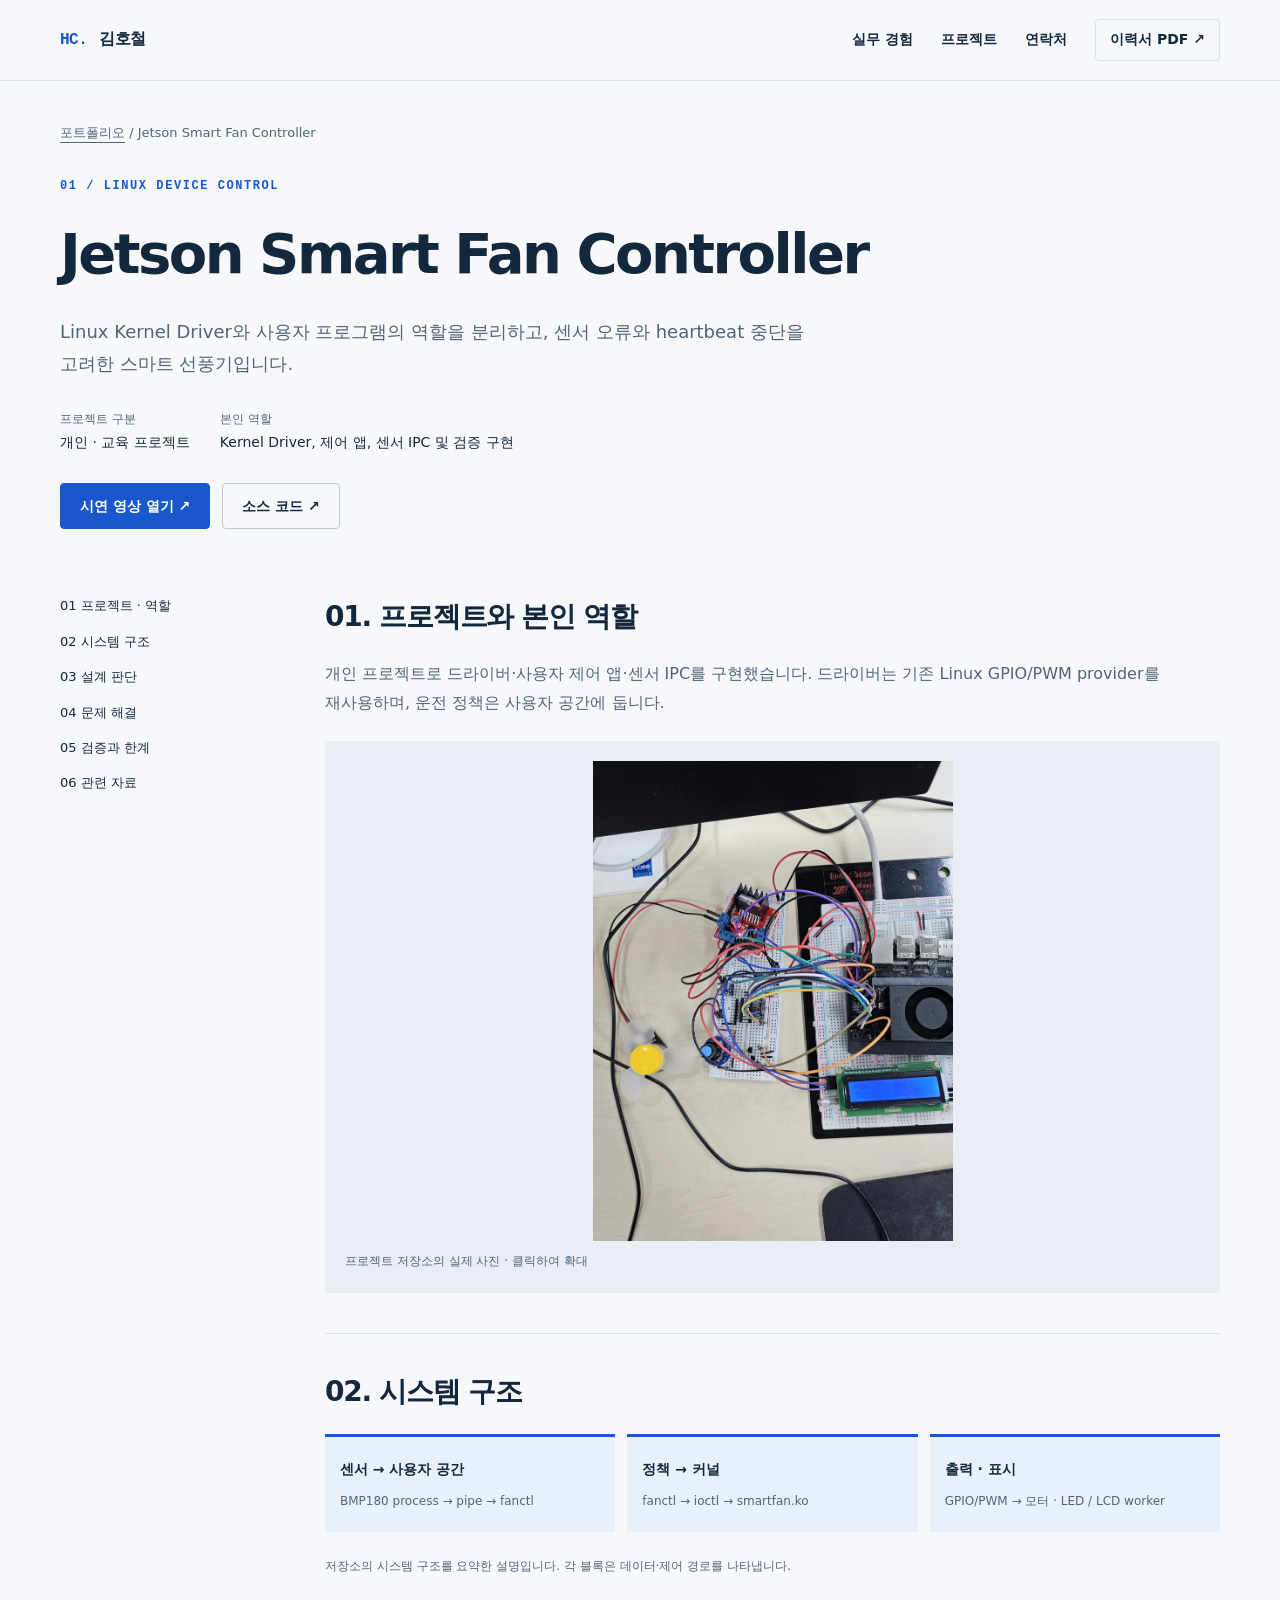
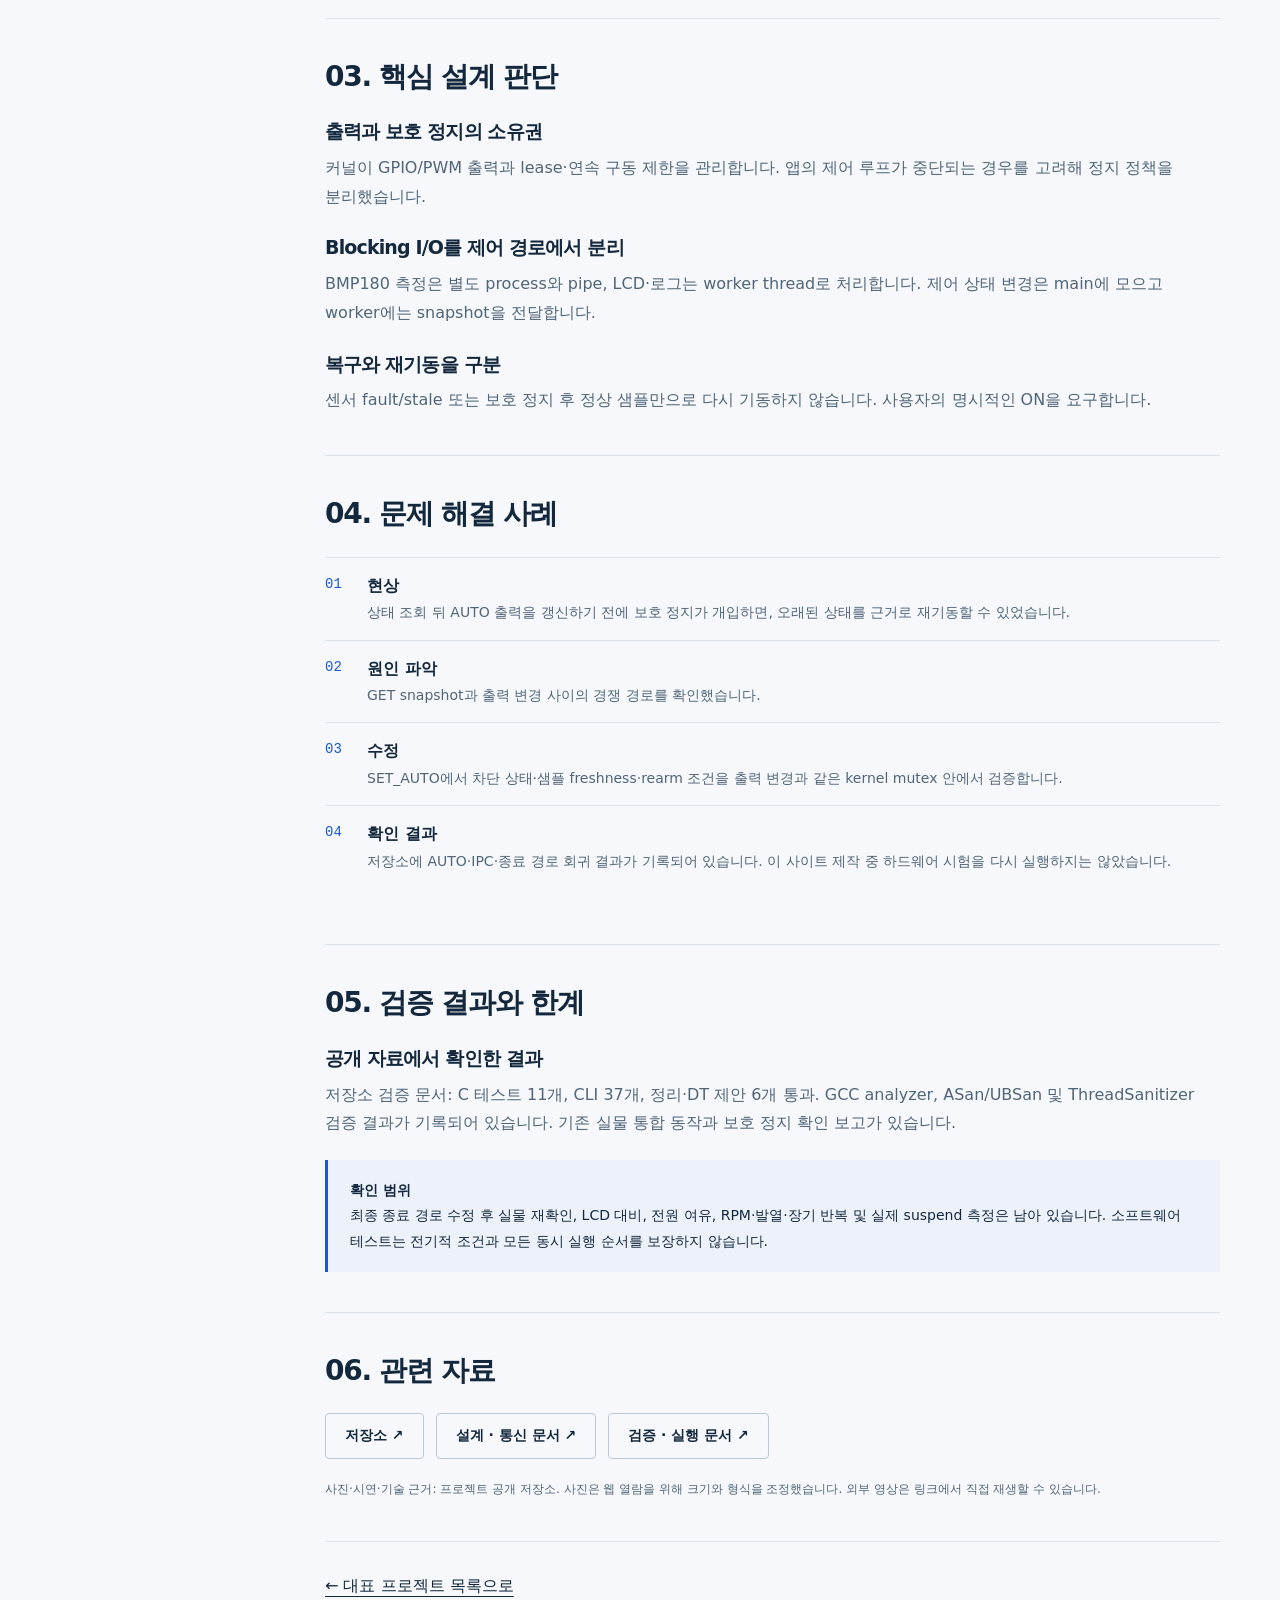
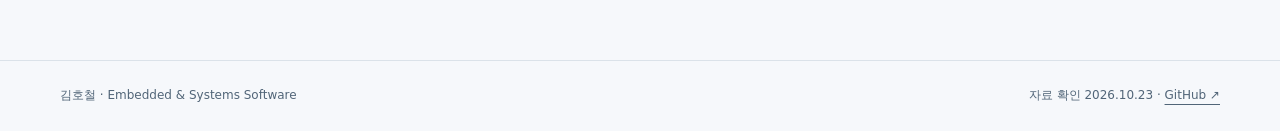
==== projects/smart-fan/index.html @ e829e15b "Deploy portfolio website" ====
<!doctype html>
<html lang="ko"><head><meta charset="utf-8"><meta name="viewport" content="width=device-width,initial-scale=1"><title>Jetson Smart Fan Controller · 김호철</title><meta name="description" content="Linux Kernel Driver와 사용자 프로그램의 역할을 분리하고, 센서 오류와 heartbeat 중단을 고려한 스마트 선풍기입니다."><meta name="theme-color" content="#f6f8fb"><meta property="og:title" content="Jetson Smart Fan Controller · 김호철"><meta property="og:description" content="Linux Kernel Driver와 사용자 프로그램의 역할을 분리하고, 센서 오류와 heartbeat 중단을 고려한 스마트 선풍기입니다."><meta property="og:type" content="website"><link rel="canonical" href="https://hckim-dev.github.io/projects/smart-fan/"><link rel="stylesheet" href="../../assets/site.css"><script src="../../assets/site.js" defer></script><link rel="icon" href="../../assets/favicon.svg" type="image/svg+xml"></head>
<body><a class="skip" href="#main">본문으로 건너뛰기</a><header class="header"><nav class="nav wrap" aria-label="주 메뉴"><a class="brand" href="../../index.html"><span>HC.</span>김호철</a><button class="mobile-menu" aria-expanded="false" aria-controls="nav-links">메뉴</button><div class="nav-links" id="nav-links"><a href="../../index.html#experience">실무 경험</a><a href="../../index.html#projects">프로젝트</a><a href="../../index.html#contact">연락처</a><a class="resume" href="../../assets/resume.pdf">이력서 PDF ↗</a></div></nav></header>
<main id="main" class="wrap"><header class="detail-head"><div class="breadcrumb"><a href="../../index.html#projects">포트폴리오</a> / Jetson Smart Fan Controller</div><div class="eyebrow">01 / LINUX DEVICE CONTROL</div><h1>Jetson Smart Fan Controller</h1><p class="lead">Linux Kernel Driver와 사용자 프로그램의 역할을 분리하고, 센서 오류와 heartbeat 중단을 고려한 스마트 선풍기입니다.</p><div class="meta"><div><strong>프로젝트 구분</strong>개인 · 교육 프로젝트</div><div><strong>본인 역할</strong>Kernel Driver, 제어 앱, 센서 IPC 및 검증 구현</div></div><div class="actions"><a class="button" href="../../assets/fan-demo.mp4">시연 영상 열기 ↗</a><a class="button secondary" href="https://github.com/hckim-dev/jetson-smart-fan-controller">소스 코드 ↗</a></div></header><div class="detail-layout"><nav class="side-nav" aria-label="프로젝트 목차"><a href="#overview">01 프로젝트 · 역할</a><a href="#architecture">02 시스템 구조</a><a href="#design">03 설계 판단</a><a href="#problem">04 문제 해결</a><a href="#verification">05 검증과 한계</a><a href="#resources">06 관련 자료</a></nav><div><section id="overview" class="detail-section"><h2>01. 프로젝트와 본인 역할</h2><p>개인 프로젝트로 드라이버·사용자 제어 앱·센서 IPC를 구현했습니다. 드라이버는 기존 Linux GPIO/PWM provider를 재사용하며, 운전 정책은 사용자 공간에 둡니다.</p><div style="margin-top:24px"><figure class="detail-photo"><a class="zoom-link" href="../../assets/fan.webp" aria-label="이미지 확대: Jetson Orin Nano와 모터, 엔코더, LCD를 연결한 스마트 선풍기 실물"><img src="../../assets/fan.webp" alt="Jetson Orin Nano와 모터, 엔코더, LCD를 연결한 스마트 선풍기 실물" loading="eager"></a><figcaption>프로젝트 저장소의 실제 사진 · 클릭하여 확대</figcaption></figure></div></section><section id="architecture" class="detail-section"><h2>02. 시스템 구조</h2><div class="flow"><div><b>센서 → 사용자 공간</b><span>BMP180 process → pipe → fanctl</span></div><div><b>정책 → 커널</b><span>fanctl → ioctl → smartfan.ko</span></div><div><b>출력 · 표시</b><span>GPIO/PWM → 모터 · LED / LCD worker</span></div></div><p class="source-note">저장소의 시스템 구조를 요약한 설명입니다. 각 블록은 데이터·제어 경로를 나타냅니다.</p></section><section id="design" class="detail-section"><h2>03. 핵심 설계 판단</h2><h3>출력과 보호 정지의 소유권</h3><p>커널이 GPIO/PWM 출력과 lease·연속 구동 제한을 관리합니다. 앱의 제어 루프가 중단되는 경우를 고려해 정지 정책을 분리했습니다.</p><h3>Blocking I/O를 제어 경로에서 분리</h3><p>BMP180 측정은 별도 process와 pipe, LCD·로그는 worker thread로 처리합니다. 제어 상태 변경은 main에 모으고 worker에는 snapshot을 전달합니다.</p><h3>복구와 재기동을 구분</h3><p>센서 fault/stale 또는 보호 정지 후 정상 샘플만으로 다시 기동하지 않습니다. 사용자의 명시적인 ON을 요구합니다.</p></section><section id="problem" class="detail-section"><h2>04. 문제 해결 사례</h2><ol class="steps"><li><strong>현상</strong><p>상태 조회 뒤 AUTO 출력을 갱신하기 전에 보호 정지가 개입하면, 오래된 상태를 근거로 재기동할 수 있었습니다.</p></li><li><strong>원인 파악</strong><p>GET snapshot과 출력 변경 사이의 경쟁 경로를 확인했습니다.</p></li><li><strong>수정</strong><p>SET_AUTO에서 차단 상태·샘플 freshness·rearm 조건을 출력 변경과 같은 kernel mutex 안에서 검증합니다.</p></li><li><strong>확인 결과</strong><p>저장소에 AUTO·IPC·종료 경로 회귀 결과가 기록되어 있습니다. 이 사이트 제작 중 하드웨어 시험을 다시 실행하지는 않았습니다.</p></li></ol></section><section id="verification" class="detail-section"><h2>05. 검증 결과와 한계</h2><h3>공개 자료에서 확인한 결과</h3><p>저장소 검증 문서: C 테스트 11개, CLI 37개, 정리·DT 제안 6개 통과. GCC analyzer, ASan/UBSan 및 ThreadSanitizer 검증 결과가 기록되어 있습니다. 기존 실물 통합 동작과 보호 정지 확인 보고가 있습니다.</p><div class="note"><strong>확인 범위</strong><br>최종 종료 경로 수정 후 실물 재확인, LCD 대비, 전원 여유, RPM·발열·장기 반복 및 실제 suspend 측정은 남아 있습니다. 소프트웨어 테스트는 전기적 조건과 모든 동시 실행 순서를 보장하지 않습니다.</div></section><section id="resources" class="detail-section"><h2>06. 관련 자료</h2><div class="resources"><a class="button secondary" href="https://github.com/hckim-dev/jetson-smart-fan-controller">저장소 ↗</a><a class="button secondary" href="https://github.com/hckim-dev/jetson-smart-fan-controller/blob/HEAD/docs/architecture.md">설계 · 통신 문서 ↗</a><a class="button secondary" href="https://github.com/hckim-dev/jetson-smart-fan-controller/blob/HEAD/docs/review.md">검증 · 실행 문서 ↗</a></div><p class="source-note">사진·시연·기술 근거: 프로젝트 공개 저장소. 사진은 웹 열람을 위해 크기와 형식을 조정했습니다. 외부 영상은 링크에서 직접 재생할 수 있습니다.</p></section><div class="back"><a href="../../index.html#projects">← 대표 프로젝트 목록으로</a></div></div></div></main>
<footer class="footer"><div class="wrap"><span>김호철 · Embedded &amp; Systems Software</span><span>자료 확인 2026.10.23 · <a class="" href="https://github.com/hckim-dev">GitHub ↗</a></span></div></footer>
<dialog aria-label="프로젝트 이미지 확대"><button type="button">닫기 ×</button><img alt=""><p></p></dialog></body></html>
---- assets/site.css ----
:root{--ink:#14283d;--muted:#516578;--blue:#1858cc;--line:#dbe2e9;--paper:#f6f8fb;--white:#fff}*{box-sizing:border-box}html{scroll-behavior:smooth;scroll-padding-top:100px}body{margin:0;background:var(--paper);color:var(--ink);font-family:system-ui,-apple-system,'Segoe UI','Malgun Gothic',sans-serif;font-size:16px;line-height:1.8;word-break:keep-all;overflow-wrap:anywhere}a{color:inherit;text-underline-offset:5px}a:hover{color:var(--blue)}button{font:inherit}a:focus-visible,button:focus-visible{outline:3px solid #e3971d;outline-offset:5px}img{display:block;max-width:100%}h1,h2,h3,p,figure{margin:0}h1,h2,h3{line-height:1.3;letter-spacing:-.045em}h1{font-size:clamp(36px,4.5vw,62px);font-weight:750}h2{font-size:clamp(27px,3vw,37px)}h3{font-size:24px}p+p{margin-top:14px}.wrap{width:min(1160px,calc(100% - 64px));margin:auto}.skip{position:fixed;top:-100px;left:16px;background:white;padding:12px;z-index:100}.skip:focus{top:10px}.header{position:sticky;top:0;background:#f6f8fbf5;border-bottom:1px solid var(--line);z-index:10}.nav{min-height:80px;display:flex;align-items:center;justify-content:space-between;gap:24px}.brand{font-weight:800;text-decoration:none;letter-spacing:-.03em;white-space:nowrap}.brand span{font-family:monospace;color:var(--blue);margin-right:12px}.nav-links{display:flex;gap:28px;align-items:center}.nav-links a{text-decoration:none;font-size:14px;font-weight:650}.nav-links .resume{border:1px solid var(--line);padding:7px 14px;border-radius:4px}.eyebrow{font-family:Consolas,monospace;color:var(--blue);font-size:12px;letter-spacing:.13em;font-weight:700;text-transform:uppercase;margin-bottom:20px}.hero{display:grid;grid-template-columns:1.2fr 1fr;gap:60px;align-items:center;padding:65px 0 55px}.hero h1 span{color:var(--blue)}.lead{font-size:18px;color:var(--muted);max-width:590px;margin-top:25px}.identity{margin-top:28px;font-weight:700}.identity span{font-weight:400;font-size:14px;color:var(--muted);margin-left:12px}.actions{display:flex;gap:12px;flex-wrap:wrap;margin-top:28px}.button{display:inline-flex;align-items:center;justify-content:center;min-height:46px;padding:9px 19px;background:var(--blue);border:1px solid var(--blue);border-radius:4px;color:white;text-decoration:none;font-size:14px;font-weight:650}.button:hover{background:#1047aa;color:white}.button.secondary{background:transparent;color:var(--ink);border-color:#bcc8d4}.hero-photo{background:#e7edf3;border:1px solid var(--line);padding:16px;position:relative}.hero-photo img{height:360px;width:100%;object-fit:cover;object-position:center 48%}.hero-photo figcaption{display:flex;justify-content:space-between;font-size:12px;padding-top:12px;color:var(--muted)}.hero-photo figcaption strong{color:var(--ink)}.summary-strip{display:grid;grid-template-columns:repeat(3,1fr);border-block:1px solid var(--line);padding:22px 0;gap:24px}.summary-strip span{font-size:12px;color:var(--muted);display:block}.summary-strip strong{font-size:16px}.section{padding:75px 0;border-bottom:1px solid var(--line)}.section-head{display:flex;align-items:end;justify-content:space-between;gap:30px;margin-bottom:35px}.section-head p{color:var(--muted);font-size:14px;max-width:470px}.section-head .eyebrow{margin-bottom:10px}.experience{display:grid;grid-template-columns:260px 1fr;gap:45px;padding:30px 0;border-top:1px solid var(--line)}.experience:first-of-type{border-top:0}.experience h3{font-size:23px}.date{font-family:Consolas,monospace;font-size:13px;color:var(--muted);margin-top:8px}.role{color:var(--muted);font-size:14px;margin-top:5px}ul{padding-left:20px;margin:12px 0 0}li{padding:4px 0}.experience h4{margin:0;font-size:18px}.project{display:grid;grid-template-columns:44% 1fr;background:white;border:1px solid var(--line);margin-top:26px;min-height:365px}.project-media{background:#e9eef4;display:flex;align-items:center;justify-content:center;padding:20px}.project-media img{height:310px;width:100%;object-fit:contain}.project-body{padding:34px 38px}.project-body h3{font-size:28px;margin:12px 0}.project-body p{color:var(--muted);font-size:15px}.project-body .role-line{color:var(--ink);font-size:14px;margin-top:16px}.project-kicker{color:var(--blue);font-family:Consolas,monospace;font-size:12px;letter-spacing:.08em}.tags{display:flex;gap:8px;flex-wrap:wrap;margin:18px 0}.tags span{font-size:12px;background:var(--paper);border:1px solid var(--line);padding:2px 9px;border-radius:3px}.text-link{font-size:14px;font-weight:700;display:inline-block;margin-top:16px}.cards{display:grid;grid-template-columns:repeat(3,1fr);gap:24px}.small-card{border:1px solid var(--line);background:white;padding:20px;display:flex;flex-direction:column}.small-card img{height:180px;width:100%;object-fit:contain;background:var(--paper);margin-bottom:24px}.small-card h3{font-size:20px}.small-card p{font-size:14px;color:var(--muted);margin-top:12px}.small-card a{margin-top:auto;padding-top:20px}.skills{display:grid;grid-template-columns:1fr 1fr;gap:50px}.skill-row{padding:18px 0;border-top:1px solid var(--line)}.skill-row strong{font-size:16px}.skill-row p{font-size:14px;color:var(--muted);margin-top:4px}.education{background:#eaf0f9;padding:28px}.education h3{font-size:21px}.education p{font-size:14px;margin-top:14px}.contact{padding:65px 0}.contact a.email{display:inline-block;font-size:clamp(22px,4vw,40px);font-weight:700;text-decoration:none;color:var(--blue);margin-top:18px}.footer{padding:24px 0;border-top:1px solid var(--line);color:var(--muted);font-size:12px}.footer .wrap{display:flex;justify-content:space-between;gap:20px}.detail-head{padding:40px 0 30px}.breadcrumb{font-size:13px;color:var(--muted);margin-bottom:32px}.detail-head h1{font-size:clamp(34px,5vw,56px);max-width:900px}.detail-head .lead{max-width:750px}.meta{display:flex;gap:30px;margin-top:28px;flex-wrap:wrap;font-size:14px}.meta strong{display:block;font-size:12px;color:var(--muted);font-weight:400}.detail-layout{display:grid;grid-template-columns:210px 1fr;gap:55px}.side-nav{align-self:start;position:sticky;top:110px;display:flex;flex-direction:column;font-size:13px;gap:12px;padding-top:35px}.side-nav a{text-decoration:none}.detail-section{padding:40px 0;border-bottom:1px solid var(--line)}.detail-section h2{font-size:28px;margin-bottom:24px}.detail-section h3{font-size:19px;margin:24px 0 10px}.detail-section p{color:var(--muted)}.detail-photo{padding:20px;background:#e9eef4}.detail-photo img{max-height:480px;width:100%;object-fit:contain}.detail-photo figcaption{font-size:12px;color:var(--muted);margin-top:10px}.flow{display:grid;grid-template-columns:repeat(3,1fr);gap:12px;margin:24px 0}.flow div{padding:20px 15px;background:#eaf0f9;border-top:3px solid var(--blue)}.flow b{display:block;font-size:14px}.flow span{display:block;font-size:12px;color:var(--muted);margin-top:8px}.note{border-left:3px solid var(--blue);background:#edf2fa;padding:18px 22px;margin-top:22px;font-size:14px}.steps{counter-reset:step;list-style:none;padding:0}.steps li{counter-increment:step;padding:14px 0 14px 42px;position:relative;border-top:1px solid var(--line)}.steps li:before{content:'0' counter(step);position:absolute;left:0;font:14px Consolas,monospace;color:var(--blue);top:18px}.steps strong{display:block}.steps p{font-size:14px}.resources{display:flex;gap:12px;flex-wrap:wrap}.source-note{font-size:12px;margin-top:20px}.back{margin:30px 0 60px}.zoom-link{display:block}.zoom-hint{font-size:12px;color:var(--blue);margin-top:8px}.mobile-menu{display:none}dialog{border:0;padding:16px;max-width:95vw;max-height:95vh;background:white}dialog::backdrop{background:#102237db}dialog img{max-height:80vh;max-width:85vw;object-fit:contain}dialog button{display:block;margin:0 0 12px auto;padding:7px 16px;border:1px solid #bcc8d4;background:white;cursor:pointer}dialog p{font-size:13px;margin-top:10px}
@media(max-width:850px){.wrap{width:calc(100% - 40px)}.hero{gap:28px}.hero-photo img{height:320px}.nav-links{gap:18px}.project{grid-template-columns:40% 1fr}.project-body{padding:26px}.detail-layout{grid-template-columns:1fr;gap:0}.side-nav{position:static;flex-direction:row;flex-wrap:wrap;border-block:1px solid var(--line);padding:15px 0;gap:12px 22px}.cards{gap:14px}.small-card{padding:16px}.skills{gap:28px}.experience{grid-template-columns:210px 1fr;gap:24px}}
@media(max-width:620px){html{scroll-padding-top:85px}.wrap{width:calc(100% - 36px)}.nav{min-height:66px;flex-wrap:wrap;gap:0}.mobile-menu{display:block;background:none;border:1px solid #bcc8d4;padding:5px 12px;font-size:13px;color:var(--ink)}.nav-links{width:100%;padding:10px 0 18px;justify-content:space-between;gap:8px}.js .nav-links{display:none}.js .nav-links.open{display:flex}.nav-links a{font-size:13px}.nav-links .resume{padding:4px 8px}.hero{grid-template-columns:1fr;padding:38px 0 32px;gap:30px}.hero h1{font-size:39px}.lead{font-size:16px;margin-top:20px}.hero-photo img{height:280px;object-fit:contain}.hero-photo{padding:12px}.hero-photo figcaption{font-size:11px}.eyebrow{font-size:11px;margin-bottom:15px}.summary-strip{gap:12px;padding:20px 0}.summary-strip strong{font-size:13px}.summary-strip span{font-size:10px}.section{padding:48px 0}.section-head{display:block;margin-bottom:26px}.section-head p{margin-top:15px}.experience{grid-template-columns:1fr;gap:18px;padding:26px 0}.experience h4{font-size:17px}.experience li{font-size:14px}.project{grid-template-columns:1fr;margin-top:20px}.project-media{padding:14px}.project-media img{height:230px}.project-body{padding:25px}.project-body h3{font-size:25px}.cards,.skills{grid-template-columns:1fr;gap:20px}.small-card img{height:210px}.small-card h3{font-size:22px}.small-card p{margin-bottom:5px}.contact{padding:45px 0}.footer .wrap{flex-direction:column;gap:8px}.detail-head{padding-top:25px}.detail-head h1{font-size:36px}.meta{gap:20px}.flow{grid-template-columns:1fr}.flow div{padding:14px 18px}.detail-section{padding:32px 0}.detail-photo{padding:12px}.detail-photo img{max-height:350px}.side-nav{font-size:12px}.identity span{display:block;margin:2px 0 0}}
@media(prefers-reduced-motion:reduce){html{scroll-behavior:auto}}
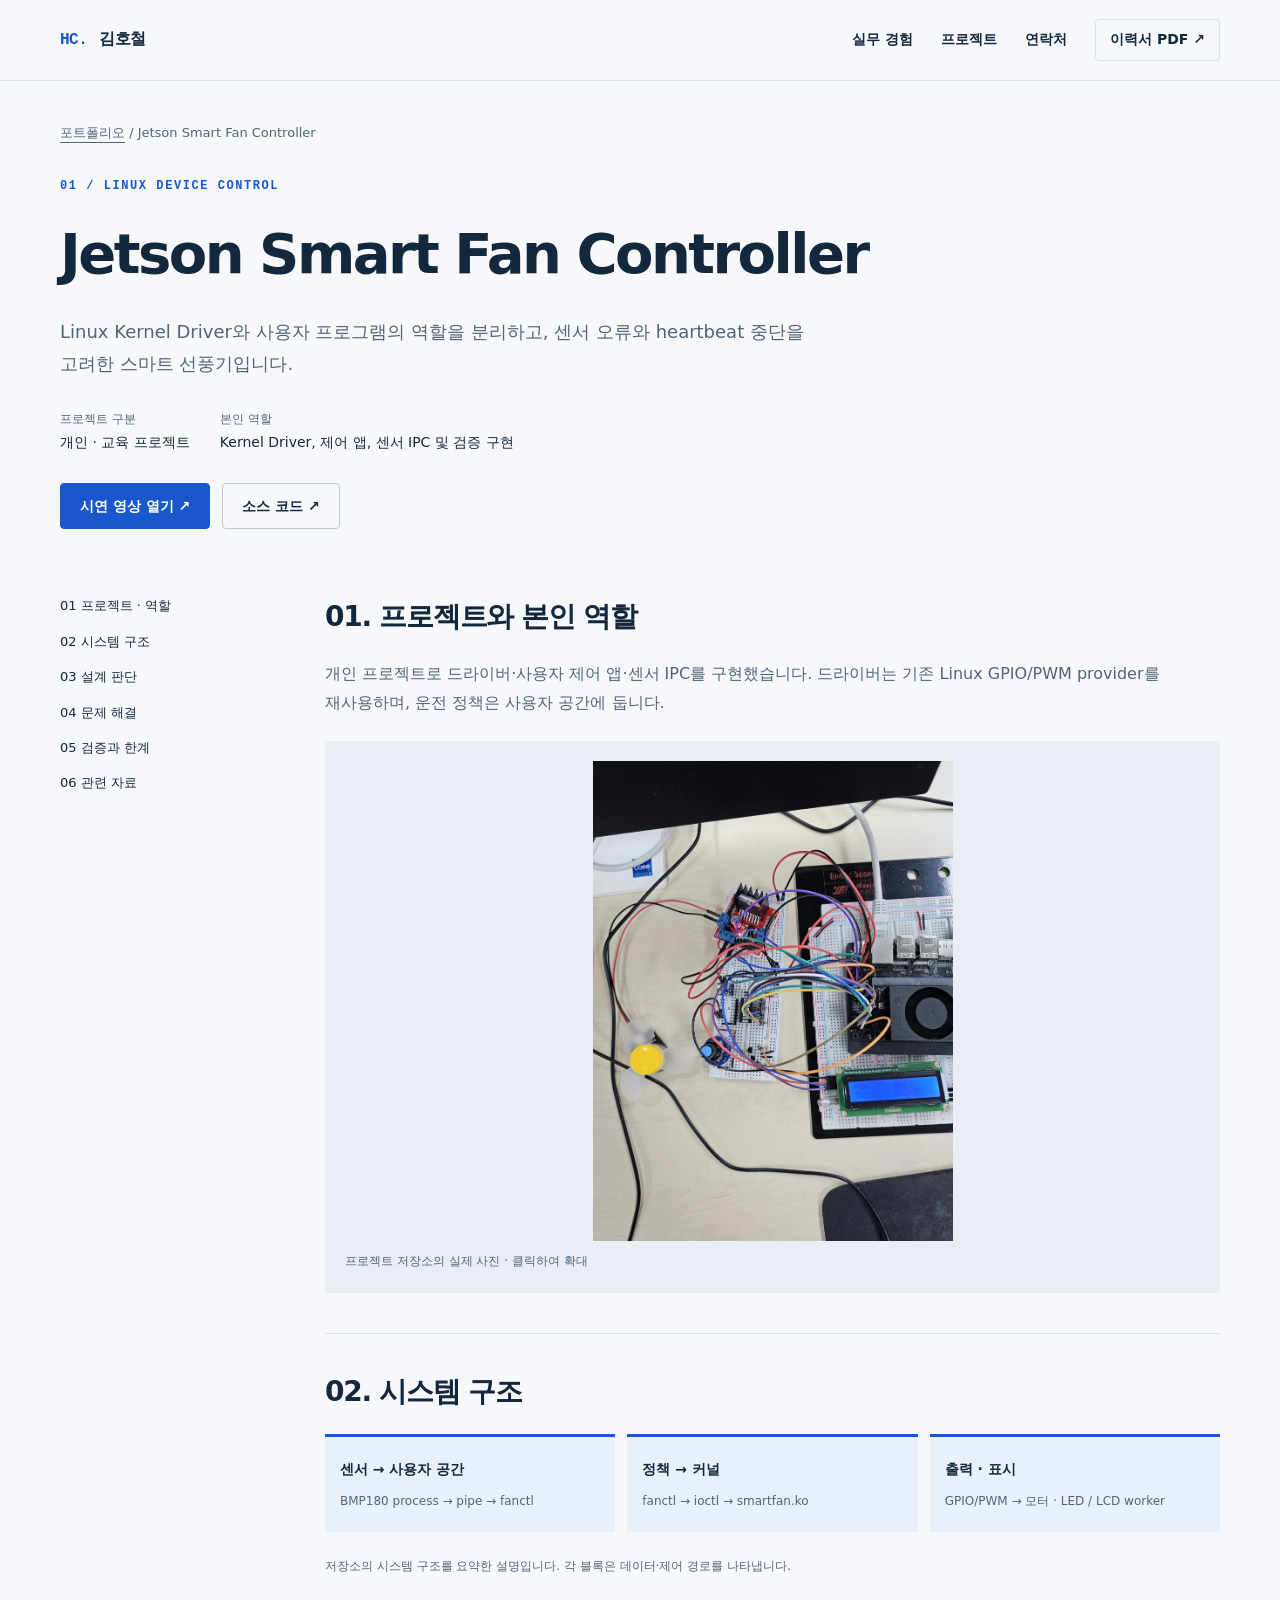
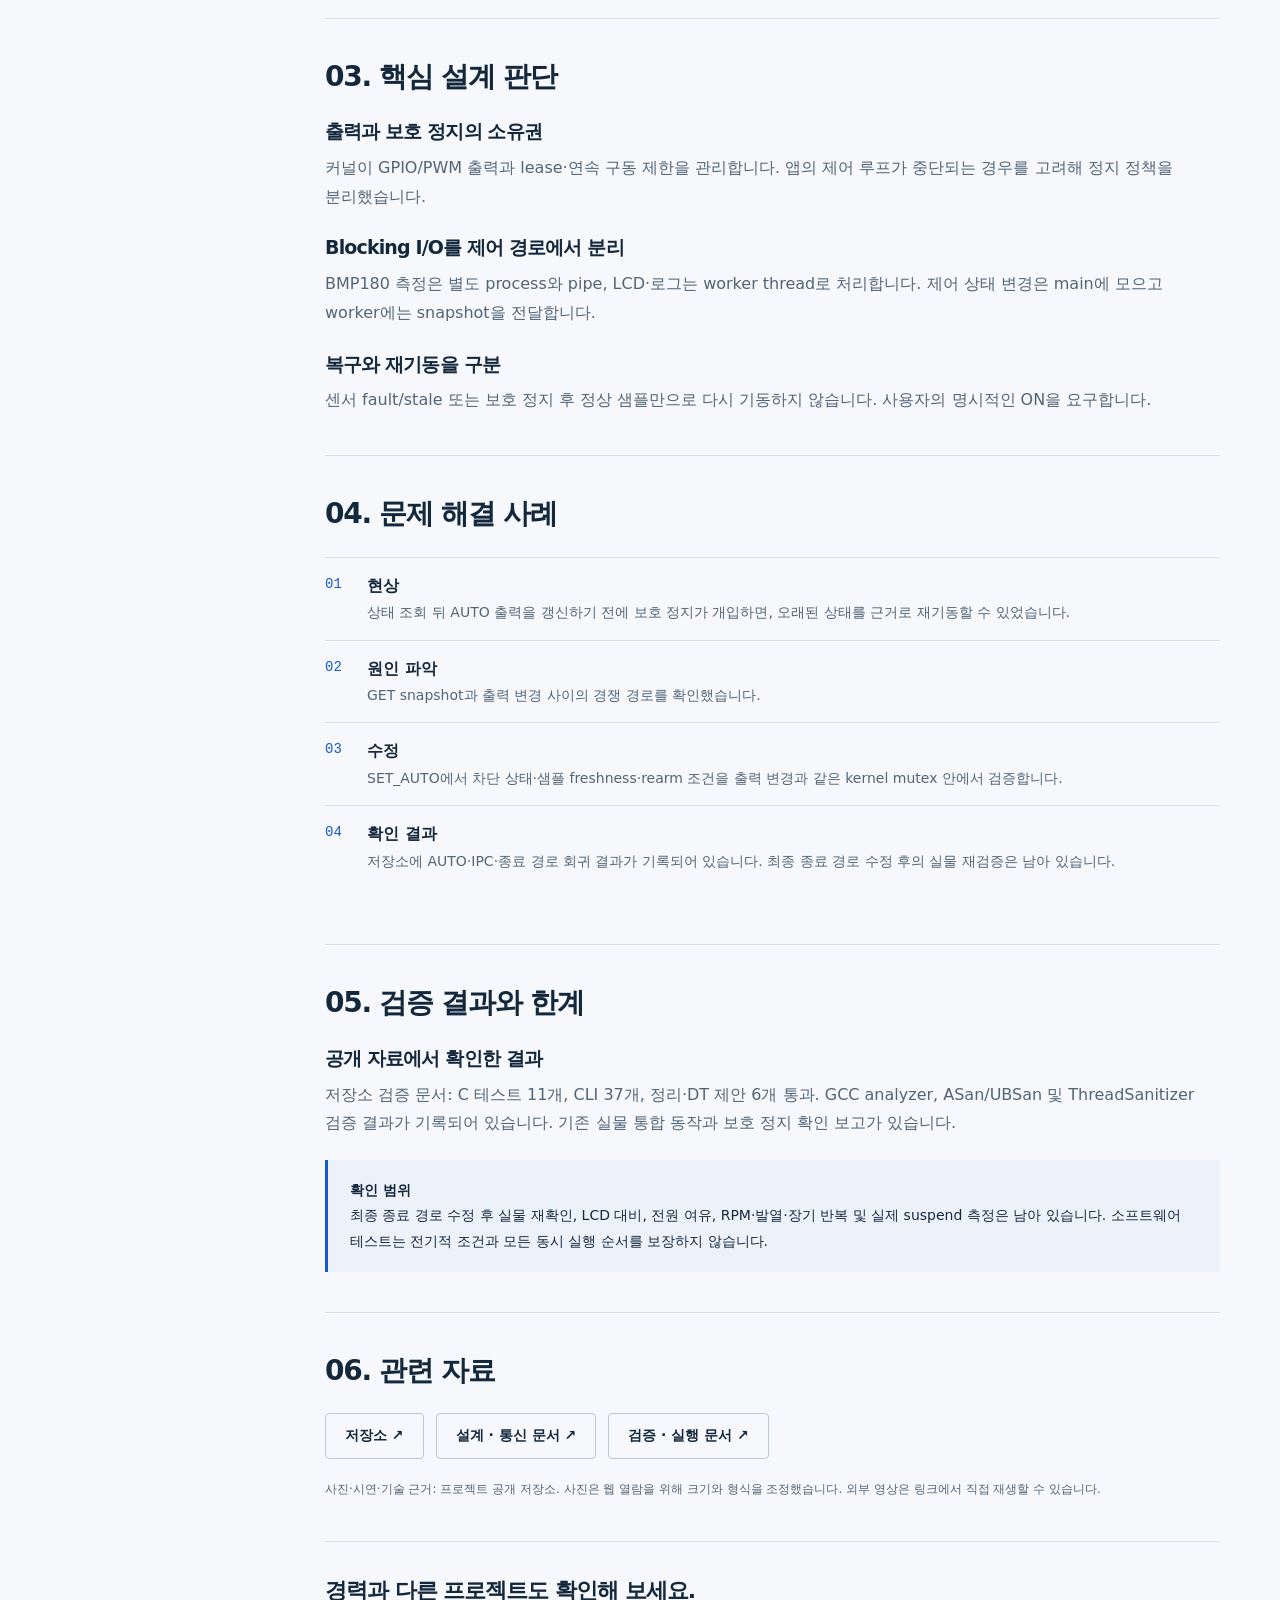
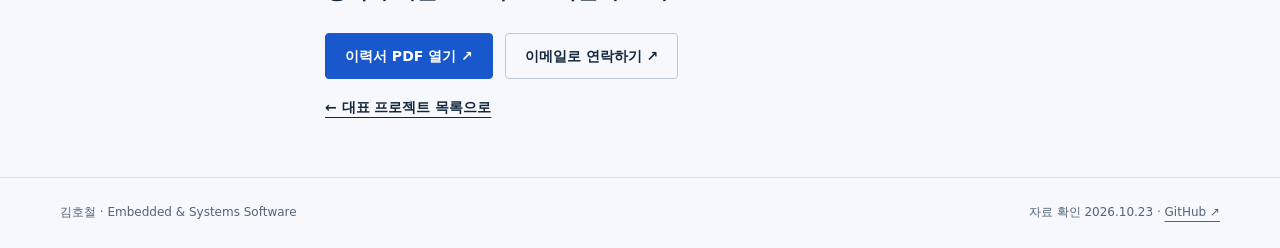
==== commit 57b08d2a: "Improve portfolio content accuracy and mobile UX" ====
--- a/projects/smart-fan/index.html
+++ b/projects/smart-fan/index.html
@@ -1,6 +1,6 @@
 <!doctype html>
 <html lang="ko"><head><meta charset="utf-8"><meta name="viewport" content="width=device-width,initial-scale=1"><title>Jetson Smart Fan Controller · 김호철</title><meta name="description" content="Linux Kernel Driver와 사용자 프로그램의 역할을 분리하고, 센서 오류와 heartbeat 중단을 고려한 스마트 선풍기입니다."><meta name="theme-color" content="#f6f8fb"><meta property="og:title" content="Jetson Smart Fan Controller · 김호철"><meta property="og:description" content="Linux Kernel Driver와 사용자 프로그램의 역할을 분리하고, 센서 오류와 heartbeat 중단을 고려한 스마트 선풍기입니다."><meta property="og:type" content="website"><link rel="canonical" href="https://hckim-dev.github.io/projects/smart-fan/"><link rel="stylesheet" href="../../assets/site.css"><script src="../../assets/site.js" defer></script><link rel="icon" href="../../assets/favicon.svg" type="image/svg+xml"></head>
 <body><a class="skip" href="#main">본문으로 건너뛰기</a><header class="header"><nav class="nav wrap" aria-label="주 메뉴"><a class="brand" href="../../index.html"><span>HC.</span>김호철</a><button class="mobile-menu" aria-expanded="false" aria-controls="nav-links">메뉴</button><div class="nav-links" id="nav-links"><a href="../../index.html#experience">실무 경험</a><a href="../../index.html#projects">프로젝트</a><a href="../../index.html#contact">연락처</a><a class="resume" href="../../assets/resume.pdf">이력서 PDF ↗</a></div></nav></header>
-<main id="main" class="wrap"><header class="detail-head"><div class="breadcrumb"><a href="../../index.html#projects">포트폴리오</a> / Jetson Smart Fan Controller</div><div class="eyebrow">01 / LINUX DEVICE CONTROL</div><h1>Jetson Smart Fan Controller</h1><p class="lead">Linux Kernel Driver와 사용자 프로그램의 역할을 분리하고, 센서 오류와 heartbeat 중단을 고려한 스마트 선풍기입니다.</p><div class="meta"><div><strong>프로젝트 구분</strong>개인 · 교육 프로젝트</div><div><strong>본인 역할</strong>Kernel Driver, 제어 앱, 센서 IPC 및 검증 구현</div></div><div class="actions"><a class="button" href="../../assets/fan-demo.mp4">시연 영상 열기 ↗</a><a class="button secondary" href="https://github.com/hckim-dev/jetson-smart-fan-controller">소스 코드 ↗</a></div></header><div class="detail-layout"><nav class="side-nav" aria-label="프로젝트 목차"><a href="#overview">01 프로젝트 · 역할</a><a href="#architecture">02 시스템 구조</a><a href="#design">03 설계 판단</a><a href="#problem">04 문제 해결</a><a href="#verification">05 검증과 한계</a><a href="#resources">06 관련 자료</a></nav><div><section id="overview" class="detail-section"><h2>01. 프로젝트와 본인 역할</h2><p>개인 프로젝트로 드라이버·사용자 제어 앱·센서 IPC를 구현했습니다. 드라이버는 기존 Linux GPIO/PWM provider를 재사용하며, 운전 정책은 사용자 공간에 둡니다.</p><div style="margin-top:24px"><figure class="detail-photo"><a class="zoom-link" href="../../assets/fan.webp" aria-label="이미지 확대: Jetson Orin Nano와 모터, 엔코더, LCD를 연결한 스마트 선풍기 실물"><img src="../../assets/fan.webp" alt="Jetson Orin Nano와 모터, 엔코더, LCD를 연결한 스마트 선풍기 실물" loading="eager"></a><figcaption>프로젝트 저장소의 실제 사진 · 클릭하여 확대</figcaption></figure></div></section><section id="architecture" class="detail-section"><h2>02. 시스템 구조</h2><div class="flow"><div><b>센서 → 사용자 공간</b><span>BMP180 process → pipe → fanctl</span></div><div><b>정책 → 커널</b><span>fanctl → ioctl → smartfan.ko</span></div><div><b>출력 · 표시</b><span>GPIO/PWM → 모터 · LED / LCD worker</span></div></div><p class="source-note">저장소의 시스템 구조를 요약한 설명입니다. 각 블록은 데이터·제어 경로를 나타냅니다.</p></section><section id="design" class="detail-section"><h2>03. 핵심 설계 판단</h2><h3>출력과 보호 정지의 소유권</h3><p>커널이 GPIO/PWM 출력과 lease·연속 구동 제한을 관리합니다. 앱의 제어 루프가 중단되는 경우를 고려해 정지 정책을 분리했습니다.</p><h3>Blocking I/O를 제어 경로에서 분리</h3><p>BMP180 측정은 별도 process와 pipe, LCD·로그는 worker thread로 처리합니다. 제어 상태 변경은 main에 모으고 worker에는 snapshot을 전달합니다.</p><h3>복구와 재기동을 구분</h3><p>센서 fault/stale 또는 보호 정지 후 정상 샘플만으로 다시 기동하지 않습니다. 사용자의 명시적인 ON을 요구합니다.</p></section><section id="problem" class="detail-section"><h2>04. 문제 해결 사례</h2><ol class="steps"><li><strong>현상</strong><p>상태 조회 뒤 AUTO 출력을 갱신하기 전에 보호 정지가 개입하면, 오래된 상태를 근거로 재기동할 수 있었습니다.</p></li><li><strong>원인 파악</strong><p>GET snapshot과 출력 변경 사이의 경쟁 경로를 확인했습니다.</p></li><li><strong>수정</strong><p>SET_AUTO에서 차단 상태·샘플 freshness·rearm 조건을 출력 변경과 같은 kernel mutex 안에서 검증합니다.</p></li><li><strong>확인 결과</strong><p>저장소에 AUTO·IPC·종료 경로 회귀 결과가 기록되어 있습니다. 이 사이트 제작 중 하드웨어 시험을 다시 실행하지는 않았습니다.</p></li></ol></section><section id="verification" class="detail-section"><h2>05. 검증 결과와 한계</h2><h3>공개 자료에서 확인한 결과</h3><p>저장소 검증 문서: C 테스트 11개, CLI 37개, 정리·DT 제안 6개 통과. GCC analyzer, ASan/UBSan 및 ThreadSanitizer 검증 결과가 기록되어 있습니다. 기존 실물 통합 동작과 보호 정지 확인 보고가 있습니다.</p><div class="note"><strong>확인 범위</strong><br>최종 종료 경로 수정 후 실물 재확인, LCD 대비, 전원 여유, RPM·발열·장기 반복 및 실제 suspend 측정은 남아 있습니다. 소프트웨어 테스트는 전기적 조건과 모든 동시 실행 순서를 보장하지 않습니다.</div></section><section id="resources" class="detail-section"><h2>06. 관련 자료</h2><div class="resources"><a class="button secondary" href="https://github.com/hckim-dev/jetson-smart-fan-controller">저장소 ↗</a><a class="button secondary" href="https://github.com/hckim-dev/jetson-smart-fan-controller/blob/HEAD/docs/architecture.md">설계 · 통신 문서 ↗</a><a class="button secondary" href="https://github.com/hckim-dev/jetson-smart-fan-controller/blob/HEAD/docs/review.md">검증 · 실행 문서 ↗</a></div><p class="source-note">사진·시연·기술 근거: 프로젝트 공개 저장소. 사진은 웹 열람을 위해 크기와 형식을 조정했습니다. 외부 영상은 링크에서 직접 재생할 수 있습니다.</p></section><div class="back"><a href="../../index.html#projects">← 대표 프로젝트 목록으로</a></div></div></div></main>
+<main id="main" class="wrap"><header class="detail-head"><div class="breadcrumb"><a href="../../index.html#projects">포트폴리오</a> / Jetson Smart Fan Controller</div><div class="eyebrow">01 / LINUX DEVICE CONTROL</div><h1>Jetson Smart Fan Controller</h1><p class="lead">Linux Kernel Driver와 사용자 프로그램의 역할을 분리하고, 센서 오류와 heartbeat 중단을 고려한 스마트 선풍기입니다.</p><div class="meta"><div><strong>프로젝트 구분</strong>개인 · 교육 프로젝트</div><div><strong>본인 역할</strong>Kernel Driver, 제어 앱, 센서 IPC 및 검증 구현</div></div><div class="actions"><a class="button" href="../../assets/fan-demo.mp4">시연 영상 열기 ↗</a><a class="button secondary" href="https://github.com/hckim-dev/jetson-smart-fan-controller">소스 코드 ↗</a></div></header><div class="detail-layout"><nav class="side-nav" aria-label="프로젝트 목차"><a href="#overview">01 프로젝트 · 역할</a><a href="#architecture">02 시스템 구조</a><a href="#design">03 설계 판단</a><a href="#problem">04 문제 해결</a><a href="#verification">05 검증과 한계</a><a href="#resources">06 관련 자료</a></nav><div><section id="overview" class="detail-section"><h2>01. 프로젝트와 본인 역할</h2><p>개인 프로젝트로 드라이버·사용자 제어 앱·센서 IPC를 구현했습니다. 드라이버는 기존 Linux GPIO/PWM provider를 재사용하며, 운전 정책은 사용자 공간에 둡니다.</p><div style="margin-top:24px"><figure class="detail-photo"><a class="zoom-link" href="../../assets/fan.webp" aria-label="이미지 확대: Jetson Orin Nano와 모터, 엔코더, LCD를 연결한 스마트 선풍기 실물"><img src="../../assets/fan.webp" width="825" height="1100" alt="Jetson Orin Nano와 모터, 엔코더, LCD를 연결한 스마트 선풍기 실물" loading="eager"></a><figcaption>프로젝트 저장소의 실제 사진 · 클릭하여 확대</figcaption></figure></div></section><section id="architecture" class="detail-section"><h2>02. 시스템 구조</h2><div class="flow"><div><b>센서 → 사용자 공간</b><span>BMP180 process → pipe → fanctl</span></div><div><b>정책 → 커널</b><span>fanctl → ioctl → smartfan.ko</span></div><div><b>출력 · 표시</b><span>GPIO/PWM → 모터 · LED / LCD worker</span></div></div><p class="source-note">저장소의 시스템 구조를 요약한 설명입니다. 각 블록은 데이터·제어 경로를 나타냅니다.</p></section><section id="design" class="detail-section"><h2>03. 핵심 설계 판단</h2><h3>출력과 보호 정지의 소유권</h3><p>커널이 GPIO/PWM 출력과 lease·연속 구동 제한을 관리합니다. 앱의 제어 루프가 중단되는 경우를 고려해 정지 정책을 분리했습니다.</p><h3>Blocking I/O를 제어 경로에서 분리</h3><p>BMP180 측정은 별도 process와 pipe, LCD·로그는 worker thread로 처리합니다. 제어 상태 변경은 main에 모으고 worker에는 snapshot을 전달합니다.</p><h3>복구와 재기동을 구분</h3><p>센서 fault/stale 또는 보호 정지 후 정상 샘플만으로 다시 기동하지 않습니다. 사용자의 명시적인 ON을 요구합니다.</p></section><section id="problem" class="detail-section"><h2>04. 문제 해결 사례</h2><ol class="steps"><li><strong>현상</strong><p>상태 조회 뒤 AUTO 출력을 갱신하기 전에 보호 정지가 개입하면, 오래된 상태를 근거로 재기동할 수 있었습니다.</p></li><li><strong>원인 파악</strong><p>GET snapshot과 출력 변경 사이의 경쟁 경로를 확인했습니다.</p></li><li><strong>수정</strong><p>SET_AUTO에서 차단 상태·샘플 freshness·rearm 조건을 출력 변경과 같은 kernel mutex 안에서 검증합니다.</p></li><li><strong>확인 결과</strong><p>저장소에 AUTO·IPC·종료 경로 회귀 결과가 기록되어 있습니다. 최종 종료 경로 수정 후의 실물 재검증은 남아 있습니다.</p></li></ol></section><section id="verification" class="detail-section"><h2>05. 검증 결과와 한계</h2><h3>공개 자료에서 확인한 결과</h3><p>저장소 검증 문서: C 테스트 11개, CLI 37개, 정리·DT 제안 6개 통과. GCC analyzer, ASan/UBSan 및 ThreadSanitizer 검증 결과가 기록되어 있습니다. 기존 실물 통합 동작과 보호 정지 확인 보고가 있습니다.</p><div class="note"><strong>확인 범위</strong><br>최종 종료 경로 수정 후 실물 재확인, LCD 대비, 전원 여유, RPM·발열·장기 반복 및 실제 suspend 측정은 남아 있습니다. 소프트웨어 테스트는 전기적 조건과 모든 동시 실행 순서를 보장하지 않습니다.</div></section><section id="resources" class="detail-section"><h2>06. 관련 자료</h2><div class="resources"><a class="button secondary" href="https://github.com/hckim-dev/jetson-smart-fan-controller">저장소 ↗</a><a class="button secondary" href="https://github.com/hckim-dev/jetson-smart-fan-controller/blob/HEAD/docs/architecture.md">설계 · 통신 문서 ↗</a><a class="button secondary" href="https://github.com/hckim-dev/jetson-smart-fan-controller/blob/HEAD/docs/review.md">검증 · 실행 문서 ↗</a></div><p class="source-note">사진·시연·기술 근거: 프로젝트 공개 저장소. 사진은 웹 열람을 위해 크기와 형식을 조정했습니다. 외부 영상은 링크에서 직접 재생할 수 있습니다.</p></section><div class="detail-contact"><h2>경력과 다른 프로젝트도 확인해 보세요.</h2><div class="actions"><a class="button" href="../../assets/resume.pdf">이력서 PDF 열기 ↗</a><a class="button secondary" href="mailto:yp0504@naver.com">이메일로 연락하기 ↗</a></div><a class="text-link" href="../../index.html#projects">← 대표 프로젝트 목록으로</a></div></div></div></main>
 <footer class="footer"><div class="wrap"><span>김호철 · Embedded &amp; Systems Software</span><span>자료 확인 2026.10.23 · <a class="" href="https://github.com/hckim-dev">GitHub ↗</a></span></div></footer>
-<dialog aria-label="프로젝트 이미지 확대"><button type="button">닫기 ×</button><img alt=""><p></p></dialog></body></html>+<dialog aria-label="프로젝트 이미지 확대"><div class="dialog-actions"><button type="button" class="zoom-toggle" aria-pressed="false">2배 확대</button><a class="original-image" target="_blank" rel="noopener">이미지 파일 열기 ↗</a><button type="button" class="dialog-close">닫기 ×</button></div><div class="image-viewport"><img alt=""></div><p></p></dialog></body></html>
--- a/assets/site.css
+++ b/assets/site.css
@@ -2,3 +2,14 @@
 @media(max-width:850px){.wrap{width:calc(100% - 40px)}.hero{gap:28px}.hero-photo img{height:320px}.nav-links{gap:18px}.project{grid-template-columns:40% 1fr}.project-body{padding:26px}.detail-layout{grid-template-columns:1fr;gap:0}.side-nav{position:static;flex-direction:row;flex-wrap:wrap;border-block:1px solid var(--line);padding:15px 0;gap:12px 22px}.cards{gap:14px}.small-card{padding:16px}.skills{gap:28px}.experience{grid-template-columns:210px 1fr;gap:24px}}
 @media(max-width:620px){html{scroll-padding-top:85px}.wrap{width:calc(100% - 36px)}.nav{min-height:66px;flex-wrap:wrap;gap:0}.mobile-menu{display:block;background:none;border:1px solid #bcc8d4;padding:5px 12px;font-size:13px;color:var(--ink)}.nav-links{width:100%;padding:10px 0 18px;justify-content:space-between;gap:8px}.js .nav-links{display:none}.js .nav-links.open{display:flex}.nav-links a{font-size:13px}.nav-links .resume{padding:4px 8px}.hero{grid-template-columns:1fr;padding:38px 0 32px;gap:30px}.hero h1{font-size:39px}.lead{font-size:16px;margin-top:20px}.hero-photo img{height:280px;object-fit:contain}.hero-photo{padding:12px}.hero-photo figcaption{font-size:11px}.eyebrow{font-size:11px;margin-bottom:15px}.summary-strip{gap:12px;padding:20px 0}.summary-strip strong{font-size:13px}.summary-strip span{font-size:10px}.section{padding:48px 0}.section-head{display:block;margin-bottom:26px}.section-head p{margin-top:15px}.experience{grid-template-columns:1fr;gap:18px;padding:26px 0}.experience h4{font-size:17px}.experience li{font-size:14px}.project{grid-template-columns:1fr;margin-top:20px}.project-media{padding:14px}.project-media img{height:230px}.project-body{padding:25px}.project-body h3{font-size:25px}.cards,.skills{grid-template-columns:1fr;gap:20px}.small-card img{height:210px}.small-card h3{font-size:22px}.small-card p{margin-bottom:5px}.contact{padding:45px 0}.footer .wrap{flex-direction:column;gap:8px}.detail-head{padding-top:25px}.detail-head h1{font-size:36px}.meta{gap:20px}.flow{grid-template-columns:1fr}.flow div{padding:14px 18px}.detail-section{padding:32px 0}.detail-photo{padding:12px}.detail-photo img{max-height:350px}.side-nav{font-size:12px}.identity span{display:block;margin:2px 0 0}}
 @media(prefers-reduced-motion:reduce){html{scroll-behavior:auto}}
+/* Detail reading and image inspection */
+.detail-photo img{height:auto}
+.detail-contact{padding:35px 0 55px}
+.detail-contact h2{font-size:22px}
+dialog{width:min(95vw,1100px)}
+.dialog-actions{display:flex;align-items:center;justify-content:flex-end;gap:12px;flex-wrap:wrap;margin-bottom:12px}
+.dialog-actions button{margin:0;min-height:44px}
+.original-image{font-size:13px;padding:8px 0}
+.image-viewport{overflow:auto;max-height:70vh;overscroll-behavior:contain}
+.image-viewport img{height:auto;margin:auto;max-height:65vh;max-width:100%}
+@media(max-width:620px){.mobile-menu{min-height:44px}.side-nav a{padding:7px 0}.nav-links a{padding-block:8px}.detail-contact h2{font-size:20px}}
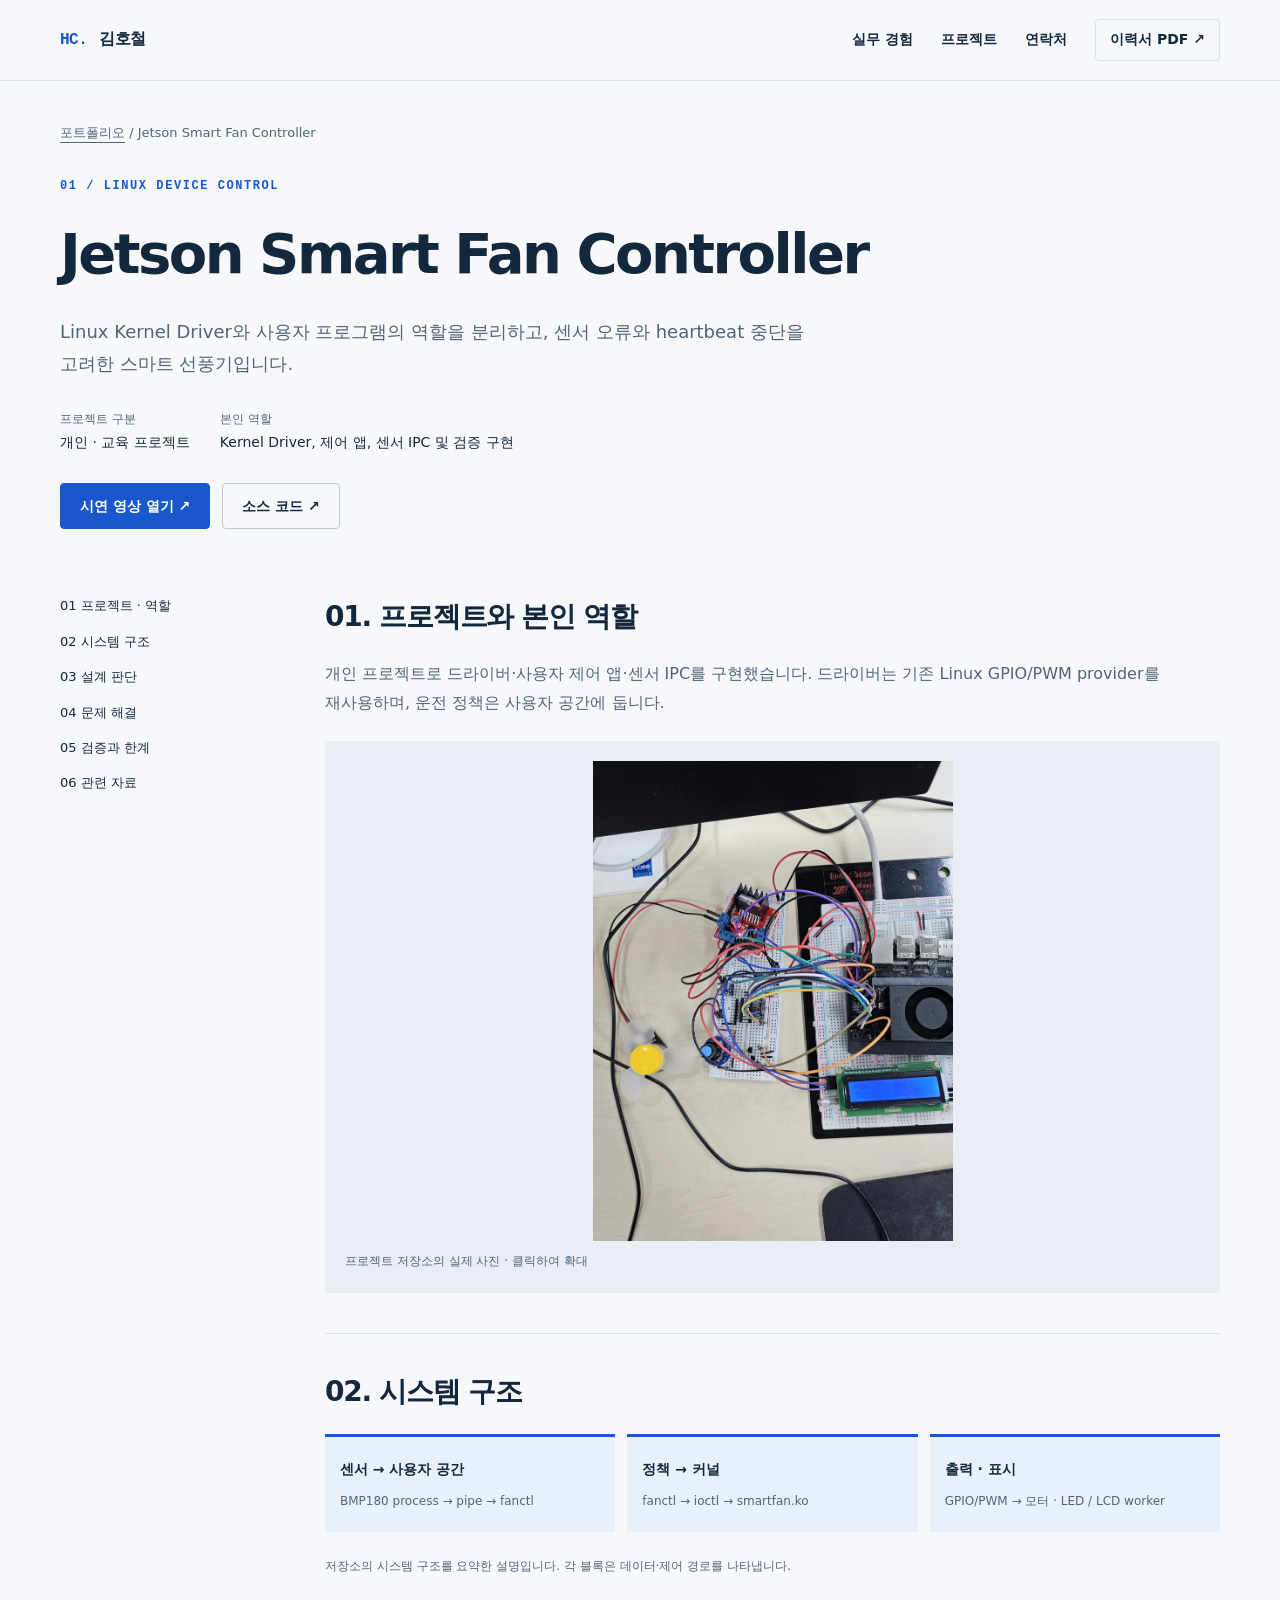
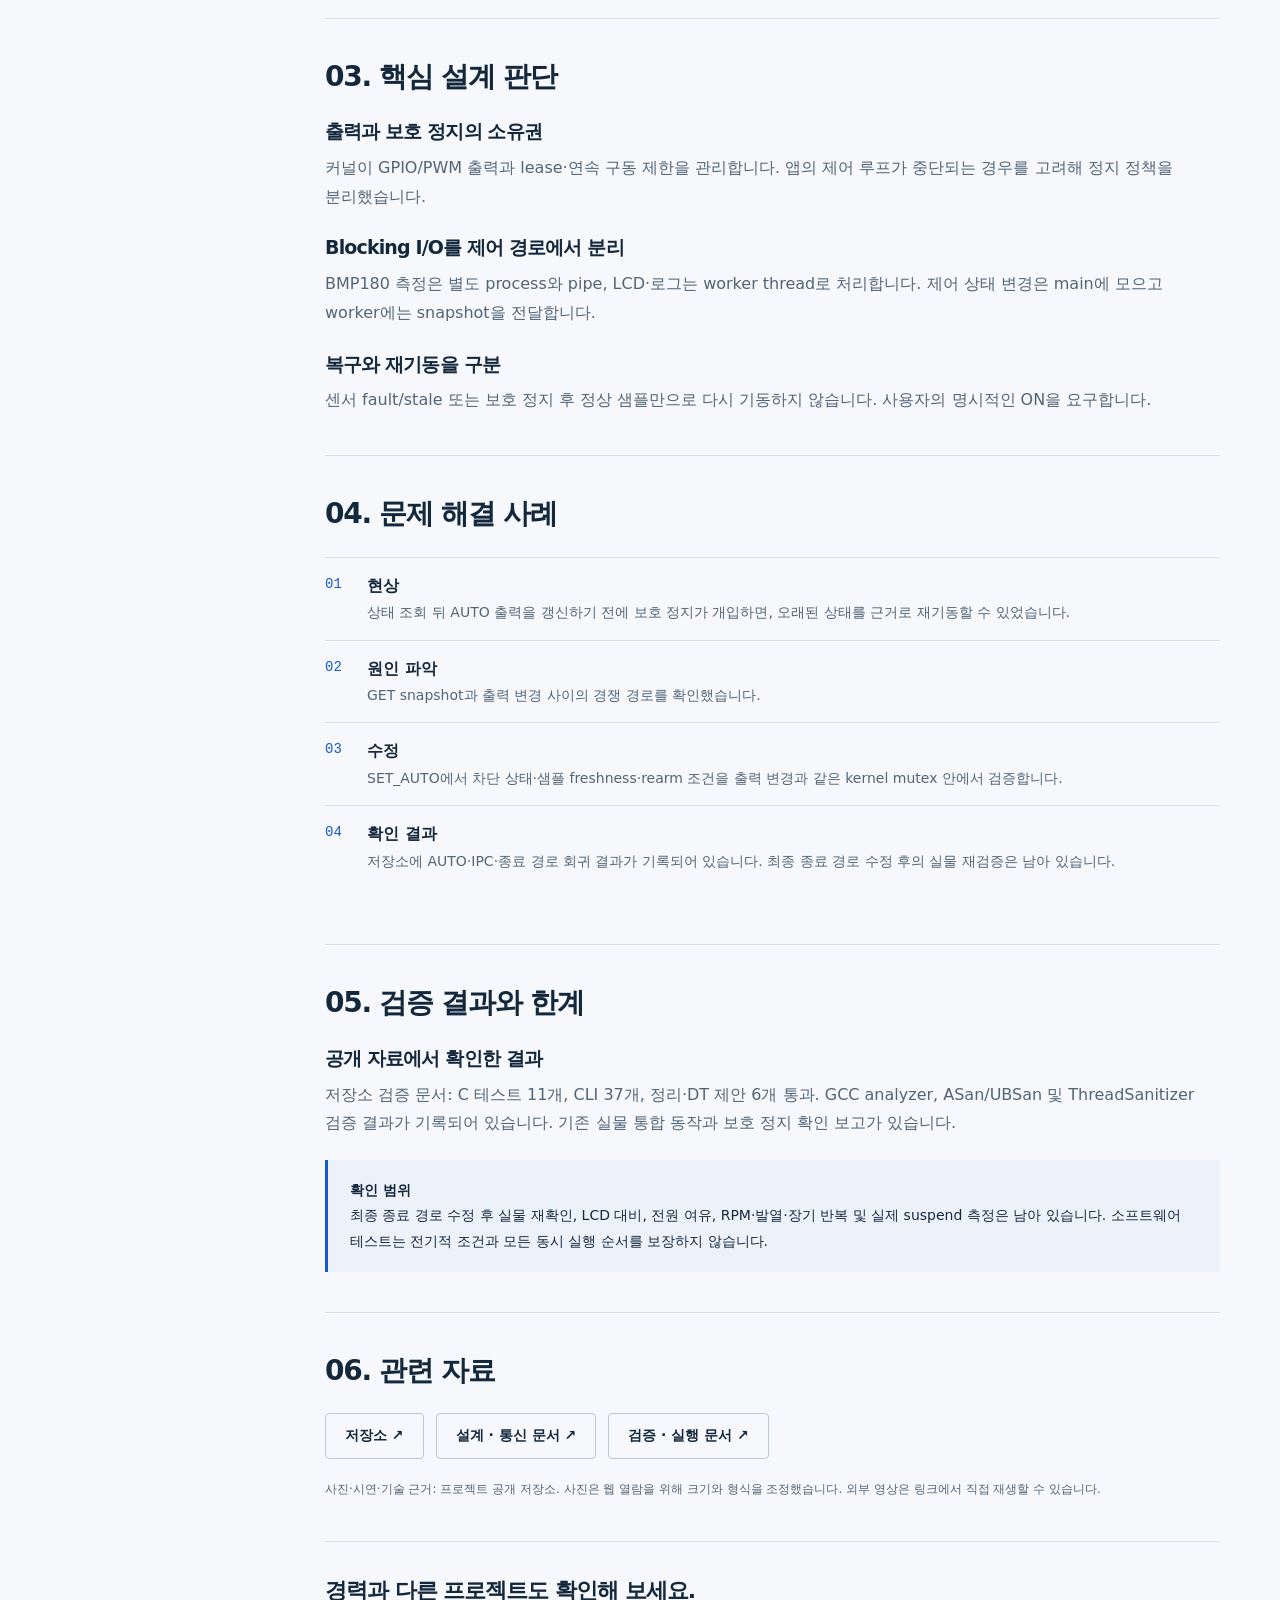
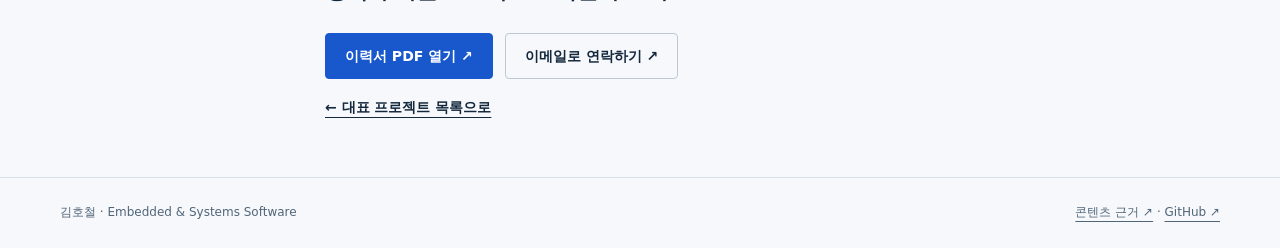
==== commit 3474fb6e: "Add TensorRPS" ====
--- a/projects/smart-fan/index.html
+++ b/projects/smart-fan/index.html
@@ -2,5 +2,5 @@
 <html lang="ko"><head><meta charset="utf-8"><meta name="viewport" content="width=device-width,initial-scale=1"><title>Jetson Smart Fan Controller · 김호철</title><meta name="description" content="Linux Kernel Driver와 사용자 프로그램의 역할을 분리하고, 센서 오류와 heartbeat 중단을 고려한 스마트 선풍기입니다."><meta name="theme-color" content="#f6f8fb"><meta property="og:title" content="Jetson Smart Fan Controller · 김호철"><meta property="og:description" content="Linux Kernel Driver와 사용자 프로그램의 역할을 분리하고, 센서 오류와 heartbeat 중단을 고려한 스마트 선풍기입니다."><meta property="og:type" content="website"><link rel="canonical" href="https://hckim-dev.github.io/projects/smart-fan/"><link rel="stylesheet" href="../../assets/site.css"><script src="../../assets/site.js" defer></script><link rel="icon" href="../../assets/favicon.svg" type="image/svg+xml"></head>
 <body><a class="skip" href="#main">본문으로 건너뛰기</a><header class="header"><nav class="nav wrap" aria-label="주 메뉴"><a class="brand" href="../../index.html"><span>HC.</span>김호철</a><button class="mobile-menu" aria-expanded="false" aria-controls="nav-links">메뉴</button><div class="nav-links" id="nav-links"><a href="../../index.html#experience">실무 경험</a><a href="../../index.html#projects">프로젝트</a><a href="../../index.html#contact">연락처</a><a class="resume" href="../../assets/resume.pdf">이력서 PDF ↗</a></div></nav></header>
 <main id="main" class="wrap"><header class="detail-head"><div class="breadcrumb"><a href="../../index.html#projects">포트폴리오</a> / Jetson Smart Fan Controller</div><div class="eyebrow">01 / LINUX DEVICE CONTROL</div><h1>Jetson Smart Fan Controller</h1><p class="lead">Linux Kernel Driver와 사용자 프로그램의 역할을 분리하고, 센서 오류와 heartbeat 중단을 고려한 스마트 선풍기입니다.</p><div class="meta"><div><strong>프로젝트 구분</strong>개인 · 교육 프로젝트</div><div><strong>본인 역할</strong>Kernel Driver, 제어 앱, 센서 IPC 및 검증 구현</div></div><div class="actions"><a class="button" href="../../assets/fan-demo.mp4">시연 영상 열기 ↗</a><a class="button secondary" href="https://github.com/hckim-dev/jetson-smart-fan-controller">소스 코드 ↗</a></div></header><div class="detail-layout"><nav class="side-nav" aria-label="프로젝트 목차"><a href="#overview">01 프로젝트 · 역할</a><a href="#architecture">02 시스템 구조</a><a href="#design">03 설계 판단</a><a href="#problem">04 문제 해결</a><a href="#verification">05 검증과 한계</a><a href="#resources">06 관련 자료</a></nav><div><section id="overview" class="detail-section"><h2>01. 프로젝트와 본인 역할</h2><p>개인 프로젝트로 드라이버·사용자 제어 앱·센서 IPC를 구현했습니다. 드라이버는 기존 Linux GPIO/PWM provider를 재사용하며, 운전 정책은 사용자 공간에 둡니다.</p><div style="margin-top:24px"><figure class="detail-photo"><a class="zoom-link" href="../../assets/fan.webp" aria-label="이미지 확대: Jetson Orin Nano와 모터, 엔코더, LCD를 연결한 스마트 선풍기 실물"><img src="../../assets/fan.webp" width="825" height="1100" alt="Jetson Orin Nano와 모터, 엔코더, LCD를 연결한 스마트 선풍기 실물" loading="eager"></a><figcaption>프로젝트 저장소의 실제 사진 · 클릭하여 확대</figcaption></figure></div></section><section id="architecture" class="detail-section"><h2>02. 시스템 구조</h2><div class="flow"><div><b>센서 → 사용자 공간</b><span>BMP180 process → pipe → fanctl</span></div><div><b>정책 → 커널</b><span>fanctl → ioctl → smartfan.ko</span></div><div><b>출력 · 표시</b><span>GPIO/PWM → 모터 · LED / LCD worker</span></div></div><p class="source-note">저장소의 시스템 구조를 요약한 설명입니다. 각 블록은 데이터·제어 경로를 나타냅니다.</p></section><section id="design" class="detail-section"><h2>03. 핵심 설계 판단</h2><h3>출력과 보호 정지의 소유권</h3><p>커널이 GPIO/PWM 출력과 lease·연속 구동 제한을 관리합니다. 앱의 제어 루프가 중단되는 경우를 고려해 정지 정책을 분리했습니다.</p><h3>Blocking I/O를 제어 경로에서 분리</h3><p>BMP180 측정은 별도 process와 pipe, LCD·로그는 worker thread로 처리합니다. 제어 상태 변경은 main에 모으고 worker에는 snapshot을 전달합니다.</p><h3>복구와 재기동을 구분</h3><p>센서 fault/stale 또는 보호 정지 후 정상 샘플만으로 다시 기동하지 않습니다. 사용자의 명시적인 ON을 요구합니다.</p></section><section id="problem" class="detail-section"><h2>04. 문제 해결 사례</h2><ol class="steps"><li><strong>현상</strong><p>상태 조회 뒤 AUTO 출력을 갱신하기 전에 보호 정지가 개입하면, 오래된 상태를 근거로 재기동할 수 있었습니다.</p></li><li><strong>원인 파악</strong><p>GET snapshot과 출력 변경 사이의 경쟁 경로를 확인했습니다.</p></li><li><strong>수정</strong><p>SET_AUTO에서 차단 상태·샘플 freshness·rearm 조건을 출력 변경과 같은 kernel mutex 안에서 검증합니다.</p></li><li><strong>확인 결과</strong><p>저장소에 AUTO·IPC·종료 경로 회귀 결과가 기록되어 있습니다. 최종 종료 경로 수정 후의 실물 재검증은 남아 있습니다.</p></li></ol></section><section id="verification" class="detail-section"><h2>05. 검증 결과와 한계</h2><h3>공개 자료에서 확인한 결과</h3><p>저장소 검증 문서: C 테스트 11개, CLI 37개, 정리·DT 제안 6개 통과. GCC analyzer, ASan/UBSan 및 ThreadSanitizer 검증 결과가 기록되어 있습니다. 기존 실물 통합 동작과 보호 정지 확인 보고가 있습니다.</p><div class="note"><strong>확인 범위</strong><br>최종 종료 경로 수정 후 실물 재확인, LCD 대비, 전원 여유, RPM·발열·장기 반복 및 실제 suspend 측정은 남아 있습니다. 소프트웨어 테스트는 전기적 조건과 모든 동시 실행 순서를 보장하지 않습니다.</div></section><section id="resources" class="detail-section"><h2>06. 관련 자료</h2><div class="resources"><a class="button secondary" href="https://github.com/hckim-dev/jetson-smart-fan-controller">저장소 ↗</a><a class="button secondary" href="https://github.com/hckim-dev/jetson-smart-fan-controller/blob/HEAD/docs/architecture.md">설계 · 통신 문서 ↗</a><a class="button secondary" href="https://github.com/hckim-dev/jetson-smart-fan-controller/blob/HEAD/docs/review.md">검증 · 실행 문서 ↗</a></div><p class="source-note">사진·시연·기술 근거: 프로젝트 공개 저장소. 사진은 웹 열람을 위해 크기와 형식을 조정했습니다. 외부 영상은 링크에서 직접 재생할 수 있습니다.</p></section><div class="detail-contact"><h2>경력과 다른 프로젝트도 확인해 보세요.</h2><div class="actions"><a class="button" href="../../assets/resume.pdf">이력서 PDF 열기 ↗</a><a class="button secondary" href="mailto:yp0504@naver.com">이메일로 연락하기 ↗</a></div><a class="text-link" href="../../index.html#projects">← 대표 프로젝트 목록으로</a></div></div></div></main>
-<footer class="footer"><div class="wrap"><span>김호철 · Embedded &amp; Systems Software</span><span>자료 확인 2026.10.23 · <a class="" href="https://github.com/hckim-dev">GitHub ↗</a></span></div></footer>
+<footer class="footer"><div class="wrap"><span>김호철 · Embedded &amp; Systems Software</span><span><a class="" href="https://github.com/hckim-dev/hckim-dev.github.io/blob/master/docs/SOURCES.md">콘텐츠 근거 ↗</a> · <a class="" href="https://github.com/hckim-dev">GitHub ↗</a></span></div></footer>
 <dialog aria-label="프로젝트 이미지 확대"><div class="dialog-actions"><button type="button" class="zoom-toggle" aria-pressed="false">2배 확대</button><a class="original-image" target="_blank" rel="noopener">이미지 파일 열기 ↗</a><button type="button" class="dialog-close">닫기 ×</button></div><div class="image-viewport"><img alt=""></div><p></p></dialog></body></html>
--- a/assets/site.css
+++ b/assets/site.css
@@ -1,4 +1,4 @@
-:root{--ink:#14283d;--muted:#516578;--blue:#1858cc;--line:#dbe2e9;--paper:#f6f8fb;--white:#fff}*{box-sizing:border-box}html{scroll-behavior:smooth;scroll-padding-top:100px}body{margin:0;background:var(--paper);color:var(--ink);font-family:system-ui,-apple-system,'Segoe UI','Malgun Gothic',sans-serif;font-size:16px;line-height:1.8;word-break:keep-all;overflow-wrap:anywhere}a{color:inherit;text-underline-offset:5px}a:hover{color:var(--blue)}button{font:inherit}a:focus-visible,button:focus-visible{outline:3px solid #e3971d;outline-offset:5px}img{display:block;max-width:100%}h1,h2,h3,p,figure{margin:0}h1,h2,h3{line-height:1.3;letter-spacing:-.045em}h1{font-size:clamp(36px,4.5vw,62px);font-weight:750}h2{font-size:clamp(27px,3vw,37px)}h3{font-size:24px}p+p{margin-top:14px}.wrap{width:min(1160px,calc(100% - 64px));margin:auto}.skip{position:fixed;top:-100px;left:16px;background:white;padding:12px;z-index:100}.skip:focus{top:10px}.header{position:sticky;top:0;background:#f6f8fbf5;border-bottom:1px solid var(--line);z-index:10}.nav{min-height:80px;display:flex;align-items:center;justify-content:space-between;gap:24px}.brand{font-weight:800;text-decoration:none;letter-spacing:-.03em;white-space:nowrap}.brand span{font-family:monospace;color:var(--blue);margin-right:12px}.nav-links{display:flex;gap:28px;align-items:center}.nav-links a{text-decoration:none;font-size:14px;font-weight:650}.nav-links .resume{border:1px solid var(--line);padding:7px 14px;border-radius:4px}.eyebrow{font-family:Consolas,monospace;color:var(--blue);font-size:12px;letter-spacing:.13em;font-weight:700;text-transform:uppercase;margin-bottom:20px}.hero{display:grid;grid-template-columns:1.2fr 1fr;gap:60px;align-items:center;padding:65px 0 55px}.hero h1 span{color:var(--blue)}.lead{font-size:18px;color:var(--muted);max-width:590px;margin-top:25px}.identity{margin-top:28px;font-weight:700}.identity span{font-weight:400;font-size:14px;color:var(--muted);margin-left:12px}.actions{display:flex;gap:12px;flex-wrap:wrap;margin-top:28px}.button{display:inline-flex;align-items:center;justify-content:center;min-height:46px;padding:9px 19px;background:var(--blue);border:1px solid var(--blue);border-radius:4px;color:white;text-decoration:none;font-size:14px;font-weight:650}.button:hover{background:#1047aa;color:white}.button.secondary{background:transparent;color:var(--ink);border-color:#bcc8d4}.hero-photo{background:#e7edf3;border:1px solid var(--line);padding:16px;position:relative}.hero-photo img{height:360px;width:100%;object-fit:cover;object-position:center 48%}.hero-photo figcaption{display:flex;justify-content:space-between;font-size:12px;padding-top:12px;color:var(--muted)}.hero-photo figcaption strong{color:var(--ink)}.summary-strip{display:grid;grid-template-columns:repeat(3,1fr);border-block:1px solid var(--line);padding:22px 0;gap:24px}.summary-strip span{font-size:12px;color:var(--muted);display:block}.summary-strip strong{font-size:16px}.section{padding:75px 0;border-bottom:1px solid var(--line)}.section-head{display:flex;align-items:end;justify-content:space-between;gap:30px;margin-bottom:35px}.section-head p{color:var(--muted);font-size:14px;max-width:470px}.section-head .eyebrow{margin-bottom:10px}.experience{display:grid;grid-template-columns:260px 1fr;gap:45px;padding:30px 0;border-top:1px solid var(--line)}.experience:first-of-type{border-top:0}.experience h3{font-size:23px}.date{font-family:Consolas,monospace;font-size:13px;color:var(--muted);margin-top:8px}.role{color:var(--muted);font-size:14px;margin-top:5px}ul{padding-left:20px;margin:12px 0 0}li{padding:4px 0}.experience h4{margin:0;font-size:18px}.project{display:grid;grid-template-columns:44% 1fr;background:white;border:1px solid var(--line);margin-top:26px;min-height:365px}.project-media{background:#e9eef4;display:flex;align-items:center;justify-content:center;padding:20px}.project-media img{height:310px;width:100%;object-fit:contain}.project-body{padding:34px 38px}.project-body h3{font-size:28px;margin:12px 0}.project-body p{color:var(--muted);font-size:15px}.project-body .role-line{color:var(--ink);font-size:14px;margin-top:16px}.project-kicker{color:var(--blue);font-family:Consolas,monospace;font-size:12px;letter-spacing:.08em}.tags{display:flex;gap:8px;flex-wrap:wrap;margin:18px 0}.tags span{font-size:12px;background:var(--paper);border:1px solid var(--line);padding:2px 9px;border-radius:3px}.text-link{font-size:14px;font-weight:700;display:inline-block;margin-top:16px}.cards{display:grid;grid-template-columns:repeat(3,1fr);gap:24px}.small-card{border:1px solid var(--line);background:white;padding:20px;display:flex;flex-direction:column}.small-card img{height:180px;width:100%;object-fit:contain;background:var(--paper);margin-bottom:24px}.small-card h3{font-size:20px}.small-card p{font-size:14px;color:var(--muted);margin-top:12px}.small-card a{margin-top:auto;padding-top:20px}.skills{display:grid;grid-template-columns:1fr 1fr;gap:50px}.skill-row{padding:18px 0;border-top:1px solid var(--line)}.skill-row strong{font-size:16px}.skill-row p{font-size:14px;color:var(--muted);margin-top:4px}.education{background:#eaf0f9;padding:28px}.education h3{font-size:21px}.education p{font-size:14px;margin-top:14px}.contact{padding:65px 0}.contact a.email{display:inline-block;font-size:clamp(22px,4vw,40px);font-weight:700;text-decoration:none;color:var(--blue);margin-top:18px}.footer{padding:24px 0;border-top:1px solid var(--line);color:var(--muted);font-size:12px}.footer .wrap{display:flex;justify-content:space-between;gap:20px}.detail-head{padding:40px 0 30px}.breadcrumb{font-size:13px;color:var(--muted);margin-bottom:32px}.detail-head h1{font-size:clamp(34px,5vw,56px);max-width:900px}.detail-head .lead{max-width:750px}.meta{display:flex;gap:30px;margin-top:28px;flex-wrap:wrap;font-size:14px}.meta strong{display:block;font-size:12px;color:var(--muted);font-weight:400}.detail-layout{display:grid;grid-template-columns:210px 1fr;gap:55px}.side-nav{align-self:start;position:sticky;top:110px;display:flex;flex-direction:column;font-size:13px;gap:12px;padding-top:35px}.side-nav a{text-decoration:none}.detail-section{padding:40px 0;border-bottom:1px solid var(--line)}.detail-section h2{font-size:28px;margin-bottom:24px}.detail-section h3{font-size:19px;margin:24px 0 10px}.detail-section p{color:var(--muted)}.detail-photo{padding:20px;background:#e9eef4}.detail-photo img{max-height:480px;width:100%;object-fit:contain}.detail-photo figcaption{font-size:12px;color:var(--muted);margin-top:10px}.flow{display:grid;grid-template-columns:repeat(3,1fr);gap:12px;margin:24px 0}.flow div{padding:20px 15px;background:#eaf0f9;border-top:3px solid var(--blue)}.flow b{display:block;font-size:14px}.flow span{display:block;font-size:12px;color:var(--muted);margin-top:8px}.note{border-left:3px solid var(--blue);background:#edf2fa;padding:18px 22px;margin-top:22px;font-size:14px}.steps{counter-reset:step;list-style:none;padding:0}.steps li{counter-increment:step;padding:14px 0 14px 42px;position:relative;border-top:1px solid var(--line)}.steps li:before{content:'0' counter(step);position:absolute;left:0;font:14px Consolas,monospace;color:var(--blue);top:18px}.steps strong{display:block}.steps p{font-size:14px}.resources{display:flex;gap:12px;flex-wrap:wrap}.source-note{font-size:12px;margin-top:20px}.back{margin:30px 0 60px}.zoom-link{display:block}.zoom-hint{font-size:12px;color:var(--blue);margin-top:8px}.mobile-menu{display:none}dialog{border:0;padding:16px;max-width:95vw;max-height:95vh;background:white}dialog::backdrop{background:#102237db}dialog img{max-height:80vh;max-width:85vw;object-fit:contain}dialog button{display:block;margin:0 0 12px auto;padding:7px 16px;border:1px solid #bcc8d4;background:white;cursor:pointer}dialog p{font-size:13px;margin-top:10px}
+:root{--ink:#14283d;--muted:#516578;--blue:#1858cc;--line:#dbe2e9;--paper:#f6f8fb}*{box-sizing:border-box}html{scroll-behavior:smooth;scroll-padding-top:100px}body{margin:0;background:var(--paper);color:var(--ink);font-family:system-ui,-apple-system,'Segoe UI','Malgun Gothic',sans-serif;font-size:16px;line-height:1.8;word-break:keep-all;overflow-wrap:anywhere}a{color:inherit;text-underline-offset:5px}a:hover{color:var(--blue)}button{font:inherit}a:focus-visible,button:focus-visible{outline:3px solid #e3971d;outline-offset:5px}img{display:block;max-width:100%}h1,h2,h3,p,figure{margin:0}h1,h2,h3{line-height:1.3;letter-spacing:-.045em}h1{font-size:clamp(36px,4.5vw,62px);font-weight:750}h2{font-size:clamp(27px,3vw,37px)}h3{font-size:24px}p+p{margin-top:14px}.wrap{width:min(1160px,calc(100% - 64px));margin:auto}.skip{position:fixed;top:-100px;left:16px;background:white;padding:12px;z-index:100}.skip:focus{top:10px}.header{position:sticky;top:0;background:#f6f8fbf5;border-bottom:1px solid var(--line);z-index:10}.nav{min-height:80px;display:flex;align-items:center;justify-content:space-between;gap:24px}.brand{font-weight:800;text-decoration:none;letter-spacing:-.03em;white-space:nowrap}.brand span{font-family:monospace;color:var(--blue);margin-right:12px}.nav-links{display:flex;gap:28px;align-items:center}.nav-links a{text-decoration:none;font-size:14px;font-weight:650}.nav-links .resume{border:1px solid var(--line);padding:7px 14px;border-radius:4px}.eyebrow{font-family:Consolas,monospace;color:var(--blue);font-size:12px;letter-spacing:.13em;font-weight:700;text-transform:uppercase;margin-bottom:20px}.hero{display:grid;grid-template-columns:1.2fr 1fr;gap:60px;align-items:center;padding:65px 0 55px}.hero h1 span{color:var(--blue)}.lead{font-size:18px;color:var(--muted);max-width:590px;margin-top:25px}.identity{margin-top:28px;font-weight:700}.identity span{font-weight:400;font-size:14px;color:var(--muted);margin-left:12px}.actions{display:flex;gap:12px;flex-wrap:wrap;margin-top:28px}.button{display:inline-flex;align-items:center;justify-content:center;min-height:46px;padding:9px 19px;background:var(--blue);border:1px solid var(--blue);border-radius:4px;color:white;text-decoration:none;font-size:14px;font-weight:650}.button:hover{background:#1047aa;color:white}.button.secondary{background:transparent;color:var(--ink);border-color:#bcc8d4}.hero-photo{background:#e7edf3;border:1px solid var(--line);padding:16px;position:relative}.hero-photo img{height:360px;width:100%;object-fit:cover;object-position:center 48%}.hero-photo figcaption{display:flex;justify-content:space-between;font-size:12px;padding-top:12px;color:var(--muted)}.hero-photo figcaption strong{color:var(--ink)}.summary-strip{display:grid;grid-template-columns:repeat(3,1fr);border-block:1px solid var(--line);padding:22px 0;gap:24px}.summary-strip span{font-size:12px;color:var(--muted);display:block}.summary-strip strong{font-size:16px}.section{padding:75px 0;border-bottom:1px solid var(--line)}.section-head{display:flex;align-items:end;justify-content:space-between;gap:30px;margin-bottom:35px}.section-head p{color:var(--muted);font-size:14px;max-width:470px}.section-head .eyebrow{margin-bottom:10px}.experience{display:grid;grid-template-columns:260px 1fr;gap:45px;padding:30px 0;border-top:1px solid var(--line)}.experience:first-of-type{border-top:0}.experience h3{font-size:23px}.date{font-family:Consolas,monospace;font-size:13px;color:var(--muted);margin-top:8px}.role{color:var(--muted);font-size:14px;margin-top:5px}ul{padding-left:20px;margin:12px 0 0}li{padding:4px 0}.experience h4{margin:0;font-size:18px}.project{display:grid;grid-template-columns:44% 1fr;background:white;border:1px solid var(--line);margin-top:26px;min-height:365px}.project-media{background:#e9eef4;display:flex;align-items:center;justify-content:center;padding:20px}.project-media img{height:310px;width:100%;object-fit:contain}.project-body{padding:34px 38px}.project-body h3{font-size:28px;margin:12px 0}.project-body p{color:var(--muted);font-size:15px}.project-body .role-line{color:var(--ink);font-size:14px;margin-top:16px}.project-kicker{color:var(--blue);font-family:Consolas,monospace;font-size:12px;letter-spacing:.08em}.tags{display:flex;gap:8px;flex-wrap:wrap;margin:18px 0}.tags span{font-size:12px;background:var(--paper);border:1px solid var(--line);padding:2px 9px;border-radius:3px}.text-link{font-size:14px;font-weight:700;display:inline-block;margin-top:16px}.cards{display:grid;grid-template-columns:repeat(2,minmax(0,1fr));gap:24px}.small-card{border:1px solid var(--line);background:white;padding:20px;display:flex;flex-direction:column}.small-card img{height:180px;width:100%;object-fit:contain;background:var(--paper);margin-bottom:24px}.small-card h3{font-size:20px}.small-card p{font-size:14px;color:var(--muted);margin-top:12px}.small-card a{margin-top:auto;padding-top:20px}.skills{display:grid;grid-template-columns:1fr 1fr;gap:50px}.skill-row{padding:18px 0;border-top:1px solid var(--line)}.skill-row strong{font-size:16px}.skill-row p{font-size:14px;color:var(--muted);margin-top:4px}.education{background:#eaf0f9;padding:28px}.education h3{font-size:21px}.education p{font-size:14px;margin-top:14px}.contact{padding:65px 0}.contact a.email{display:inline-block;font-size:clamp(22px,4vw,40px);font-weight:700;text-decoration:none;color:var(--blue);margin-top:18px}.footer{padding:24px 0;border-top:1px solid var(--line);color:var(--muted);font-size:12px}.footer .wrap{display:flex;justify-content:space-between;gap:20px}.detail-head{padding:40px 0 30px}.breadcrumb{font-size:13px;color:var(--muted);margin-bottom:32px}.detail-head h1{font-size:clamp(34px,5vw,56px);max-width:900px}.detail-head .lead{max-width:750px}.meta{display:flex;gap:30px;margin-top:28px;flex-wrap:wrap;font-size:14px}.meta strong{display:block;font-size:12px;color:var(--muted);font-weight:400}.detail-layout{display:grid;grid-template-columns:210px 1fr;gap:55px}.side-nav{align-self:start;position:sticky;top:110px;display:flex;flex-direction:column;font-size:13px;gap:12px;padding-top:35px}.side-nav a{text-decoration:none}.detail-section{padding:40px 0;border-bottom:1px solid var(--line)}.detail-section h2{font-size:28px;margin-bottom:24px}.detail-section h3{font-size:19px;margin:24px 0 10px}.detail-section p{color:var(--muted)}.detail-photo{padding:20px;background:#e9eef4}.detail-photo img{max-height:480px;width:100%;object-fit:contain}.detail-photo figcaption{font-size:12px;color:var(--muted);margin-top:10px}.flow{display:grid;grid-template-columns:repeat(3,1fr);gap:12px;margin:24px 0}.flow div{padding:20px 15px;background:#eaf0f9;border-top:3px solid var(--blue)}.flow b{display:block;font-size:14px}.flow span{display:block;font-size:12px;color:var(--muted);margin-top:8px}.note{border-left:3px solid var(--blue);background:#edf2fa;padding:18px 22px;margin-top:22px;font-size:14px}.steps{counter-reset:step;list-style:none;padding:0}.steps li{counter-increment:step;padding:14px 0 14px 42px;position:relative;border-top:1px solid var(--line)}.steps li:before{content:'0' counter(step);position:absolute;left:0;font:14px Consolas,monospace;color:var(--blue);top:18px}.steps strong{display:block}.steps p{font-size:14px}.resources{display:flex;gap:12px;flex-wrap:wrap}.source-note{font-size:12px;margin-top:20px}.zoom-link{display:block}.mobile-menu{display:none}dialog{border:0;padding:16px;max-width:95vw;max-height:95vh;background:white}dialog::backdrop{background:#102237db}dialog img{max-height:80vh;max-width:85vw;object-fit:contain}dialog button{display:block;margin:0 0 12px auto;padding:7px 16px;border:1px solid #bcc8d4;background:white;cursor:pointer}dialog p{font-size:13px;margin-top:10px}
 @media(max-width:850px){.wrap{width:calc(100% - 40px)}.hero{gap:28px}.hero-photo img{height:320px}.nav-links{gap:18px}.project{grid-template-columns:40% 1fr}.project-body{padding:26px}.detail-layout{grid-template-columns:1fr;gap:0}.side-nav{position:static;flex-direction:row;flex-wrap:wrap;border-block:1px solid var(--line);padding:15px 0;gap:12px 22px}.cards{gap:14px}.small-card{padding:16px}.skills{gap:28px}.experience{grid-template-columns:210px 1fr;gap:24px}}
 @media(max-width:620px){html{scroll-padding-top:85px}.wrap{width:calc(100% - 36px)}.nav{min-height:66px;flex-wrap:wrap;gap:0}.mobile-menu{display:block;background:none;border:1px solid #bcc8d4;padding:5px 12px;font-size:13px;color:var(--ink)}.nav-links{width:100%;padding:10px 0 18px;justify-content:space-between;gap:8px}.js .nav-links{display:none}.js .nav-links.open{display:flex}.nav-links a{font-size:13px}.nav-links .resume{padding:4px 8px}.hero{grid-template-columns:1fr;padding:38px 0 32px;gap:30px}.hero h1{font-size:39px}.lead{font-size:16px;margin-top:20px}.hero-photo img{height:280px;object-fit:contain}.hero-photo{padding:12px}.hero-photo figcaption{font-size:11px}.eyebrow{font-size:11px;margin-bottom:15px}.summary-strip{gap:12px;padding:20px 0}.summary-strip strong{font-size:13px}.summary-strip span{font-size:10px}.section{padding:48px 0}.section-head{display:block;margin-bottom:26px}.section-head p{margin-top:15px}.experience{grid-template-columns:1fr;gap:18px;padding:26px 0}.experience h4{font-size:17px}.experience li{font-size:14px}.project{grid-template-columns:1fr;margin-top:20px}.project-media{padding:14px}.project-media img{height:230px}.project-body{padding:25px}.project-body h3{font-size:25px}.cards,.skills{grid-template-columns:1fr;gap:20px}.small-card img{height:210px}.small-card h3{font-size:22px}.small-card p{margin-bottom:5px}.contact{padding:45px 0}.footer .wrap{flex-direction:column;gap:8px}.detail-head{padding-top:25px}.detail-head h1{font-size:36px}.meta{gap:20px}.flow{grid-template-columns:1fr}.flow div{padding:14px 18px}.detail-section{padding:32px 0}.detail-photo{padding:12px}.detail-photo img{max-height:350px}.side-nav{font-size:12px}.identity span{display:block;margin:2px 0 0}}
 @media(prefers-reduced-motion:reduce){html{scroll-behavior:auto}}
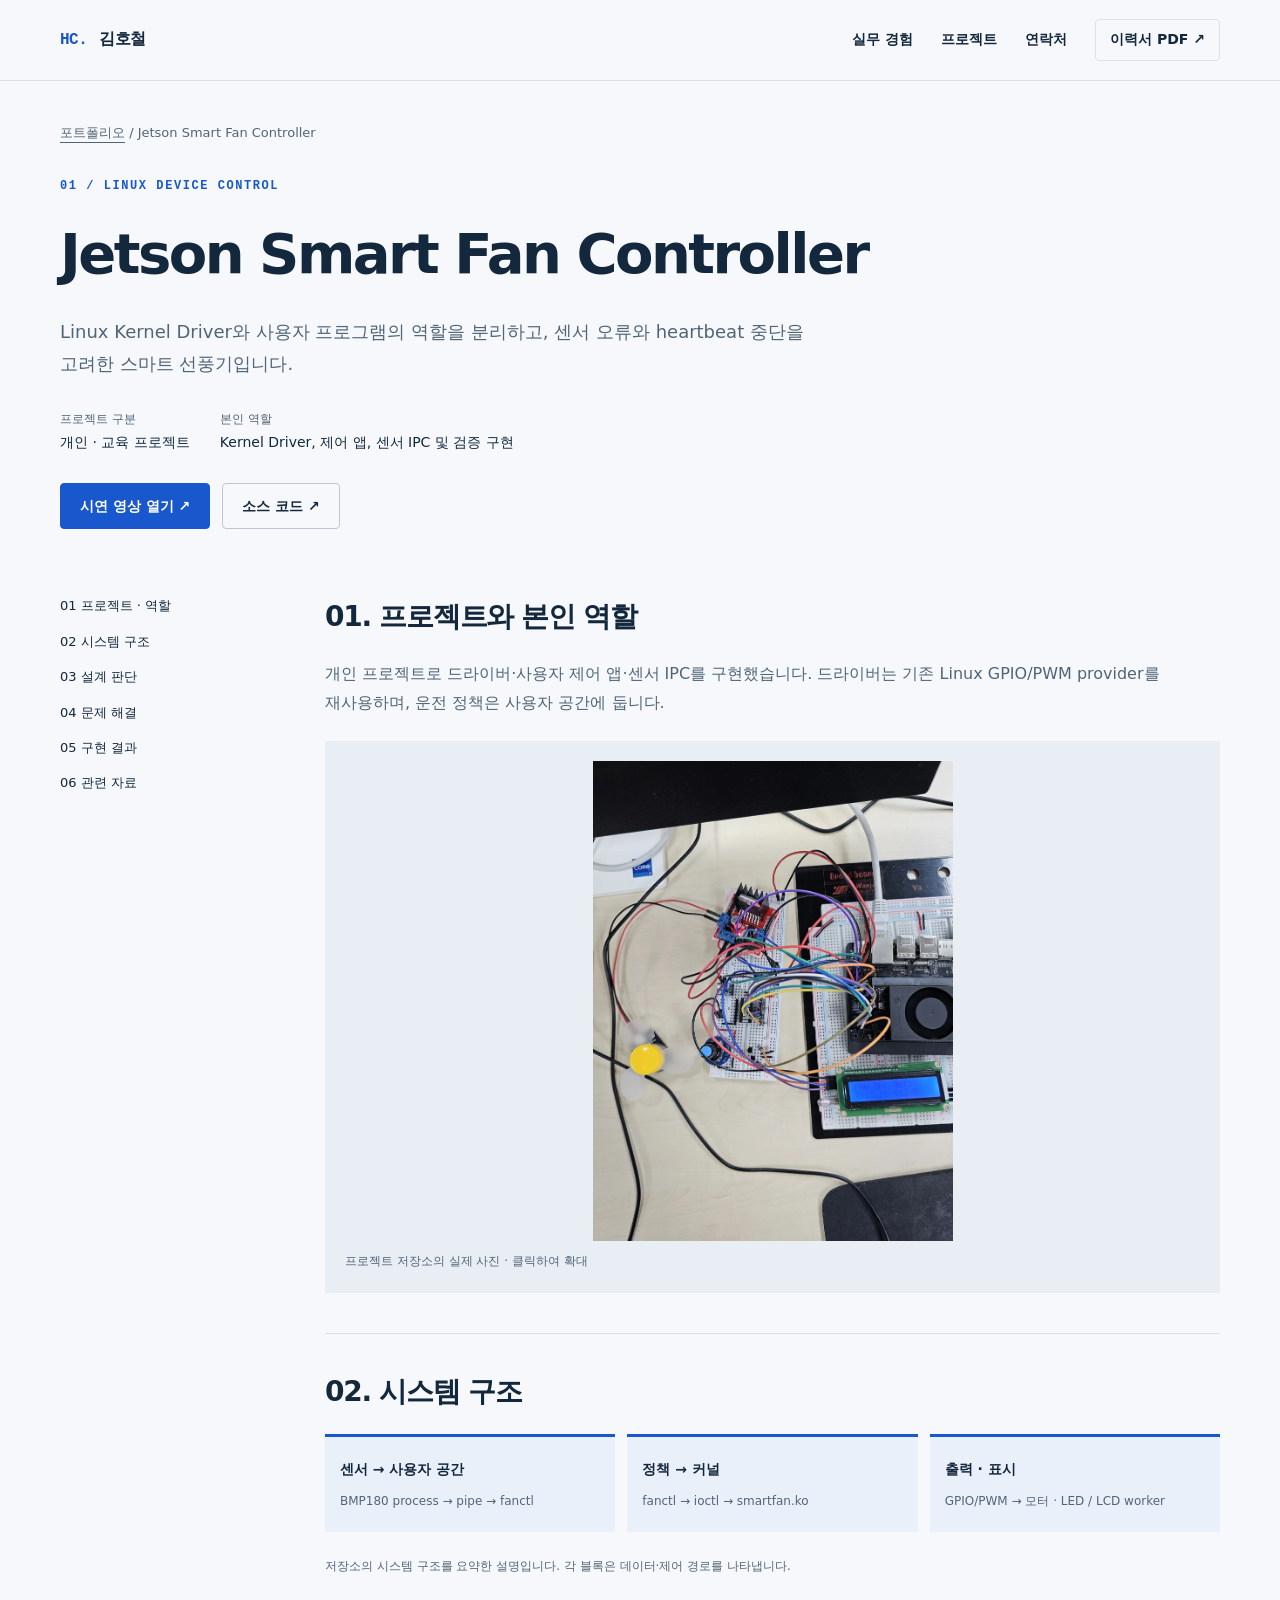
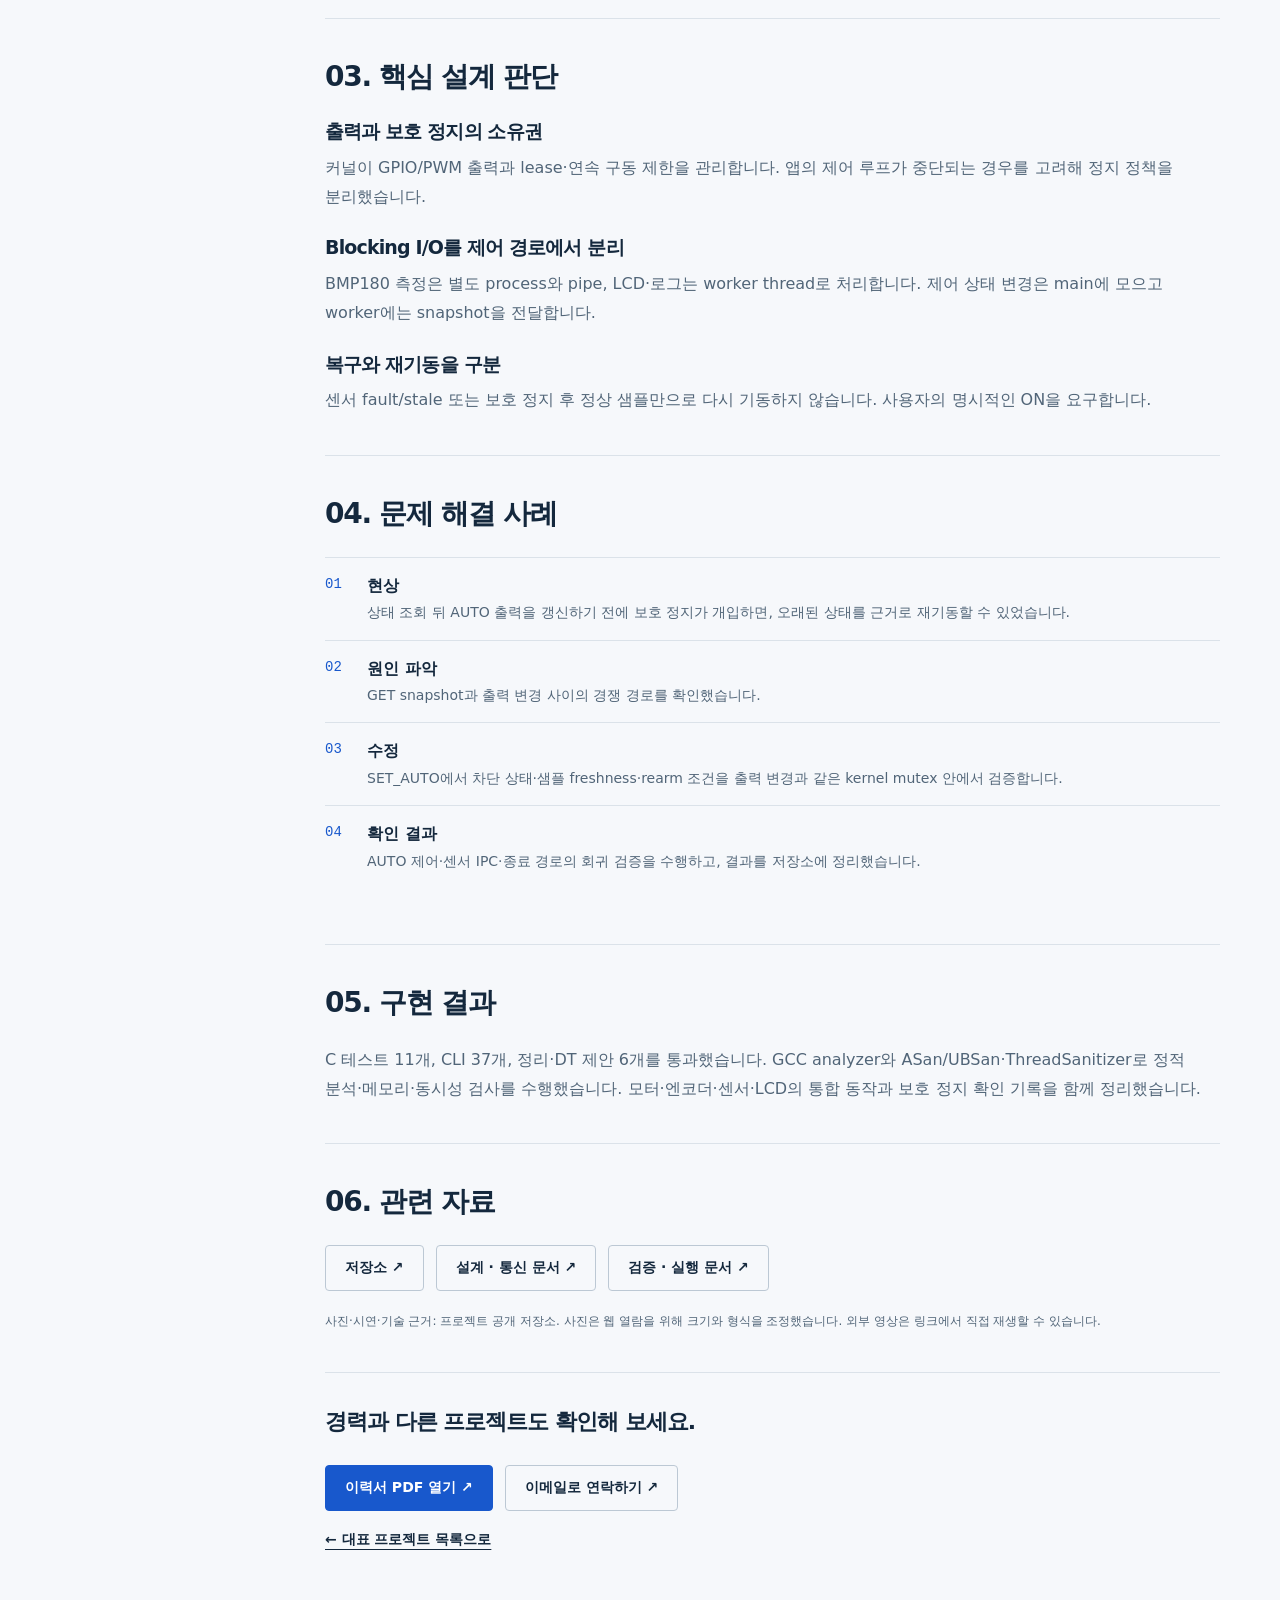
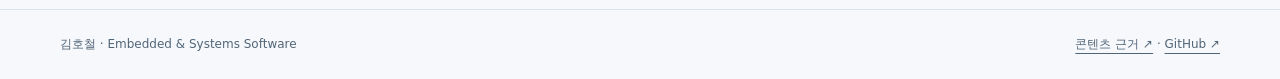
==== commit 8fc95500: "포트폴리오 프로젝트 구성과 소개 문구 정리 및 모니터링 대표 이미지 개선" ====
--- a/projects/smart-fan/index.html
+++ b/projects/smart-fan/index.html
@@ -1,6 +1,6 @@
 <!doctype html>
 <html lang="ko"><head><meta charset="utf-8"><meta name="viewport" content="width=device-width,initial-scale=1"><title>Jetson Smart Fan Controller · 김호철</title><meta name="description" content="Linux Kernel Driver와 사용자 프로그램의 역할을 분리하고, 센서 오류와 heartbeat 중단을 고려한 스마트 선풍기입니다."><meta name="theme-color" content="#f6f8fb"><meta property="og:title" content="Jetson Smart Fan Controller · 김호철"><meta property="og:description" content="Linux Kernel Driver와 사용자 프로그램의 역할을 분리하고, 센서 오류와 heartbeat 중단을 고려한 스마트 선풍기입니다."><meta property="og:type" content="website"><link rel="canonical" href="https://hckim-dev.github.io/projects/smart-fan/"><link rel="stylesheet" href="../../assets/site.css"><script src="../../assets/site.js" defer></script><link rel="icon" href="../../assets/favicon.svg" type="image/svg+xml"></head>
 <body><a class="skip" href="#main">본문으로 건너뛰기</a><header class="header"><nav class="nav wrap" aria-label="주 메뉴"><a class="brand" href="../../index.html"><span>HC.</span>김호철</a><button class="mobile-menu" aria-expanded="false" aria-controls="nav-links">메뉴</button><div class="nav-links" id="nav-links"><a href="../../index.html#experience">실무 경험</a><a href="../../index.html#projects">프로젝트</a><a href="../../index.html#contact">연락처</a><a class="resume" href="../../assets/resume.pdf">이력서 PDF ↗</a></div></nav></header>
-<main id="main" class="wrap"><header class="detail-head"><div class="breadcrumb"><a href="../../index.html#projects">포트폴리오</a> / Jetson Smart Fan Controller</div><div class="eyebrow">01 / LINUX DEVICE CONTROL</div><h1>Jetson Smart Fan Controller</h1><p class="lead">Linux Kernel Driver와 사용자 프로그램의 역할을 분리하고, 센서 오류와 heartbeat 중단을 고려한 스마트 선풍기입니다.</p><div class="meta"><div><strong>프로젝트 구분</strong>개인 · 교육 프로젝트</div><div><strong>본인 역할</strong>Kernel Driver, 제어 앱, 센서 IPC 및 검증 구현</div></div><div class="actions"><a class="button" href="../../assets/fan-demo.mp4">시연 영상 열기 ↗</a><a class="button secondary" href="https://github.com/hckim-dev/jetson-smart-fan-controller">소스 코드 ↗</a></div></header><div class="detail-layout"><nav class="side-nav" aria-label="프로젝트 목차"><a href="#overview">01 프로젝트 · 역할</a><a href="#architecture">02 시스템 구조</a><a href="#design">03 설계 판단</a><a href="#problem">04 문제 해결</a><a href="#verification">05 검증과 한계</a><a href="#resources">06 관련 자료</a></nav><div><section id="overview" class="detail-section"><h2>01. 프로젝트와 본인 역할</h2><p>개인 프로젝트로 드라이버·사용자 제어 앱·센서 IPC를 구현했습니다. 드라이버는 기존 Linux GPIO/PWM provider를 재사용하며, 운전 정책은 사용자 공간에 둡니다.</p><div style="margin-top:24px"><figure class="detail-photo"><a class="zoom-link" href="../../assets/fan.webp" aria-label="이미지 확대: Jetson Orin Nano와 모터, 엔코더, LCD를 연결한 스마트 선풍기 실물"><img src="../../assets/fan.webp" width="825" height="1100" alt="Jetson Orin Nano와 모터, 엔코더, LCD를 연결한 스마트 선풍기 실물" loading="eager"></a><figcaption>프로젝트 저장소의 실제 사진 · 클릭하여 확대</figcaption></figure></div></section><section id="architecture" class="detail-section"><h2>02. 시스템 구조</h2><div class="flow"><div><b>센서 → 사용자 공간</b><span>BMP180 process → pipe → fanctl</span></div><div><b>정책 → 커널</b><span>fanctl → ioctl → smartfan.ko</span></div><div><b>출력 · 표시</b><span>GPIO/PWM → 모터 · LED / LCD worker</span></div></div><p class="source-note">저장소의 시스템 구조를 요약한 설명입니다. 각 블록은 데이터·제어 경로를 나타냅니다.</p></section><section id="design" class="detail-section"><h2>03. 핵심 설계 판단</h2><h3>출력과 보호 정지의 소유권</h3><p>커널이 GPIO/PWM 출력과 lease·연속 구동 제한을 관리합니다. 앱의 제어 루프가 중단되는 경우를 고려해 정지 정책을 분리했습니다.</p><h3>Blocking I/O를 제어 경로에서 분리</h3><p>BMP180 측정은 별도 process와 pipe, LCD·로그는 worker thread로 처리합니다. 제어 상태 변경은 main에 모으고 worker에는 snapshot을 전달합니다.</p><h3>복구와 재기동을 구분</h3><p>센서 fault/stale 또는 보호 정지 후 정상 샘플만으로 다시 기동하지 않습니다. 사용자의 명시적인 ON을 요구합니다.</p></section><section id="problem" class="detail-section"><h2>04. 문제 해결 사례</h2><ol class="steps"><li><strong>현상</strong><p>상태 조회 뒤 AUTO 출력을 갱신하기 전에 보호 정지가 개입하면, 오래된 상태를 근거로 재기동할 수 있었습니다.</p></li><li><strong>원인 파악</strong><p>GET snapshot과 출력 변경 사이의 경쟁 경로를 확인했습니다.</p></li><li><strong>수정</strong><p>SET_AUTO에서 차단 상태·샘플 freshness·rearm 조건을 출력 변경과 같은 kernel mutex 안에서 검증합니다.</p></li><li><strong>확인 결과</strong><p>저장소에 AUTO·IPC·종료 경로 회귀 결과가 기록되어 있습니다. 최종 종료 경로 수정 후의 실물 재검증은 남아 있습니다.</p></li></ol></section><section id="verification" class="detail-section"><h2>05. 검증 결과와 한계</h2><h3>공개 자료에서 확인한 결과</h3><p>저장소 검증 문서: C 테스트 11개, CLI 37개, 정리·DT 제안 6개 통과. GCC analyzer, ASan/UBSan 및 ThreadSanitizer 검증 결과가 기록되어 있습니다. 기존 실물 통합 동작과 보호 정지 확인 보고가 있습니다.</p><div class="note"><strong>확인 범위</strong><br>최종 종료 경로 수정 후 실물 재확인, LCD 대비, 전원 여유, RPM·발열·장기 반복 및 실제 suspend 측정은 남아 있습니다. 소프트웨어 테스트는 전기적 조건과 모든 동시 실행 순서를 보장하지 않습니다.</div></section><section id="resources" class="detail-section"><h2>06. 관련 자료</h2><div class="resources"><a class="button secondary" href="https://github.com/hckim-dev/jetson-smart-fan-controller">저장소 ↗</a><a class="button secondary" href="https://github.com/hckim-dev/jetson-smart-fan-controller/blob/HEAD/docs/architecture.md">설계 · 통신 문서 ↗</a><a class="button secondary" href="https://github.com/hckim-dev/jetson-smart-fan-controller/blob/HEAD/docs/review.md">검증 · 실행 문서 ↗</a></div><p class="source-note">사진·시연·기술 근거: 프로젝트 공개 저장소. 사진은 웹 열람을 위해 크기와 형식을 조정했습니다. 외부 영상은 링크에서 직접 재생할 수 있습니다.</p></section><div class="detail-contact"><h2>경력과 다른 프로젝트도 확인해 보세요.</h2><div class="actions"><a class="button" href="../../assets/resume.pdf">이력서 PDF 열기 ↗</a><a class="button secondary" href="mailto:yp0504@naver.com">이메일로 연락하기 ↗</a></div><a class="text-link" href="../../index.html#projects">← 대표 프로젝트 목록으로</a></div></div></div></main>
+<main id="main" class="wrap"><header class="detail-head"><div class="breadcrumb"><a href="../../index.html#projects">포트폴리오</a> / Jetson Smart Fan Controller</div><div class="eyebrow">01 / LINUX DEVICE CONTROL</div><h1>Jetson Smart Fan Controller</h1><p class="lead">Linux Kernel Driver와 사용자 프로그램의 역할을 분리하고, 센서 오류와 heartbeat 중단을 고려한 스마트 선풍기입니다.</p><div class="meta"><div><strong>프로젝트 구분</strong>개인 · 교육 프로젝트</div><div><strong>본인 역할</strong>Kernel Driver, 제어 앱, 센서 IPC 및 검증 구현</div></div><div class="actions"><a class="button" href="../../assets/fan-demo.mp4">시연 영상 열기 ↗</a><a class="button secondary" href="https://github.com/hckim-dev/jetson-smart-fan-controller">소스 코드 ↗</a></div></header><div class="detail-layout"><nav class="side-nav" aria-label="프로젝트 목차"><a href="#overview">01 프로젝트 · 역할</a><a href="#architecture">02 시스템 구조</a><a href="#design">03 설계 판단</a><a href="#problem">04 문제 해결</a><a href="#verification">05 구현 결과</a><a href="#resources">06 관련 자료</a></nav><div><section id="overview" class="detail-section"><h2>01. 프로젝트와 본인 역할</h2><p>개인 프로젝트로 드라이버·사용자 제어 앱·센서 IPC를 구현했습니다. 드라이버는 기존 Linux GPIO/PWM provider를 재사용하며, 운전 정책은 사용자 공간에 둡니다.</p><div style="margin-top:24px"><figure class="detail-photo"><a class="zoom-link" href="../../assets/fan.webp" aria-label="이미지 확대: Jetson Orin Nano와 모터, 엔코더, LCD를 연결한 스마트 선풍기 실물"><img src="../../assets/fan.webp" width="825" height="1100" alt="Jetson Orin Nano와 모터, 엔코더, LCD를 연결한 스마트 선풍기 실물" loading="eager"></a><figcaption>프로젝트 저장소의 실제 사진 · 클릭하여 확대</figcaption></figure></div></section><section id="architecture" class="detail-section"><h2>02. 시스템 구조</h2><div class="flow"><div><b>센서 → 사용자 공간</b><span>BMP180 process → pipe → fanctl</span></div><div><b>정책 → 커널</b><span>fanctl → ioctl → smartfan.ko</span></div><div><b>출력 · 표시</b><span>GPIO/PWM → 모터 · LED / LCD worker</span></div></div><p class="source-note">저장소의 시스템 구조를 요약한 설명입니다. 각 블록은 데이터·제어 경로를 나타냅니다.</p></section><section id="design" class="detail-section"><h2>03. 핵심 설계 판단</h2><h3>출력과 보호 정지의 소유권</h3><p>커널이 GPIO/PWM 출력과 lease·연속 구동 제한을 관리합니다. 앱의 제어 루프가 중단되는 경우를 고려해 정지 정책을 분리했습니다.</p><h3>Blocking I/O를 제어 경로에서 분리</h3><p>BMP180 측정은 별도 process와 pipe, LCD·로그는 worker thread로 처리합니다. 제어 상태 변경은 main에 모으고 worker에는 snapshot을 전달합니다.</p><h3>복구와 재기동을 구분</h3><p>센서 fault/stale 또는 보호 정지 후 정상 샘플만으로 다시 기동하지 않습니다. 사용자의 명시적인 ON을 요구합니다.</p></section><section id="problem" class="detail-section"><h2>04. 문제 해결 사례</h2><ol class="steps"><li><strong>현상</strong><p>상태 조회 뒤 AUTO 출력을 갱신하기 전에 보호 정지가 개입하면, 오래된 상태를 근거로 재기동할 수 있었습니다.</p></li><li><strong>원인 파악</strong><p>GET snapshot과 출력 변경 사이의 경쟁 경로를 확인했습니다.</p></li><li><strong>수정</strong><p>SET_AUTO에서 차단 상태·샘플 freshness·rearm 조건을 출력 변경과 같은 kernel mutex 안에서 검증합니다.</p></li><li><strong>확인 결과</strong><p>AUTO 제어·센서 IPC·종료 경로의 회귀 검증을 수행하고, 결과를 저장소에 정리했습니다.</p></li></ol></section><section id="verification" class="detail-section"><h2>05. 구현 결과</h2><p>C 테스트 11개, CLI 37개, 정리·DT 제안 6개를 통과했습니다. GCC analyzer와 ASan/UBSan·ThreadSanitizer로 정적 분석·메모리·동시성 검사를 수행했습니다. 모터·엔코더·센서·LCD의 통합 동작과 보호 정지 확인 기록을 함께 정리했습니다.</p></section><section id="resources" class="detail-section"><h2>06. 관련 자료</h2><div class="resources"><a class="button secondary" href="https://github.com/hckim-dev/jetson-smart-fan-controller">저장소 ↗</a><a class="button secondary" href="https://github.com/hckim-dev/jetson-smart-fan-controller/blob/HEAD/docs/architecture.md">설계 · 통신 문서 ↗</a><a class="button secondary" href="https://github.com/hckim-dev/jetson-smart-fan-controller/blob/HEAD/docs/review.md">검증 · 실행 문서 ↗</a></div><p class="source-note">사진·시연·기술 근거: 프로젝트 공개 저장소. 사진은 웹 열람을 위해 크기와 형식을 조정했습니다. 외부 영상은 링크에서 직접 재생할 수 있습니다.</p></section><div class="detail-contact"><h2>경력과 다른 프로젝트도 확인해 보세요.</h2><div class="actions"><a class="button" href="../../assets/resume.pdf">이력서 PDF 열기 ↗</a><a class="button secondary" href="mailto:yp0504@naver.com">이메일로 연락하기 ↗</a></div><a class="text-link" href="../../index.html#projects">← 대표 프로젝트 목록으로</a></div></div></div></main>
 <footer class="footer"><div class="wrap"><span>김호철 · Embedded &amp; Systems Software</span><span><a class="" href="https://github.com/hckim-dev/hckim-dev.github.io/blob/master/docs/SOURCES.md">콘텐츠 근거 ↗</a> · <a class="" href="https://github.com/hckim-dev">GitHub ↗</a></span></div></footer>
 <dialog aria-label="프로젝트 이미지 확대"><div class="dialog-actions"><button type="button" class="zoom-toggle" aria-pressed="false">2배 확대</button><a class="original-image" target="_blank" rel="noopener">이미지 파일 열기 ↗</a><button type="button" class="dialog-close">닫기 ×</button></div><div class="image-viewport"><img alt=""></div><p></p></dialog></body></html>
--- a/assets/site.css
+++ b/assets/site.css
@@ -1,4 +1,4 @@
-:root{--ink:#14283d;--muted:#516578;--blue:#1858cc;--line:#dbe2e9;--paper:#f6f8fb}*{box-sizing:border-box}html{scroll-behavior:smooth;scroll-padding-top:100px}body{margin:0;background:var(--paper);color:var(--ink);font-family:system-ui,-apple-system,'Segoe UI','Malgun Gothic',sans-serif;font-size:16px;line-height:1.8;word-break:keep-all;overflow-wrap:anywhere}a{color:inherit;text-underline-offset:5px}a:hover{color:var(--blue)}button{font:inherit}a:focus-visible,button:focus-visible{outline:3px solid #e3971d;outline-offset:5px}img{display:block;max-width:100%}h1,h2,h3,p,figure{margin:0}h1,h2,h3{line-height:1.3;letter-spacing:-.045em}h1{font-size:clamp(36px,4.5vw,62px);font-weight:750}h2{font-size:clamp(27px,3vw,37px)}h3{font-size:24px}p+p{margin-top:14px}.wrap{width:min(1160px,calc(100% - 64px));margin:auto}.skip{position:fixed;top:-100px;left:16px;background:white;padding:12px;z-index:100}.skip:focus{top:10px}.header{position:sticky;top:0;background:#f6f8fbf5;border-bottom:1px solid var(--line);z-index:10}.nav{min-height:80px;display:flex;align-items:center;justify-content:space-between;gap:24px}.brand{font-weight:800;text-decoration:none;letter-spacing:-.03em;white-space:nowrap}.brand span{font-family:monospace;color:var(--blue);margin-right:12px}.nav-links{display:flex;gap:28px;align-items:center}.nav-links a{text-decoration:none;font-size:14px;font-weight:650}.nav-links .resume{border:1px solid var(--line);padding:7px 14px;border-radius:4px}.eyebrow{font-family:Consolas,monospace;color:var(--blue);font-size:12px;letter-spacing:.13em;font-weight:700;text-transform:uppercase;margin-bottom:20px}.hero{display:grid;grid-template-columns:1.2fr 1fr;gap:60px;align-items:center;padding:65px 0 55px}.hero h1 span{color:var(--blue)}.lead{font-size:18px;color:var(--muted);max-width:590px;margin-top:25px}.identity{margin-top:28px;font-weight:700}.identity span{font-weight:400;font-size:14px;color:var(--muted);margin-left:12px}.actions{display:flex;gap:12px;flex-wrap:wrap;margin-top:28px}.button{display:inline-flex;align-items:center;justify-content:center;min-height:46px;padding:9px 19px;background:var(--blue);border:1px solid var(--blue);border-radius:4px;color:white;text-decoration:none;font-size:14px;font-weight:650}.button:hover{background:#1047aa;color:white}.button.secondary{background:transparent;color:var(--ink);border-color:#bcc8d4}.hero-photo{background:#e7edf3;border:1px solid var(--line);padding:16px;position:relative}.hero-photo img{height:360px;width:100%;object-fit:cover;object-position:center 48%}.hero-photo figcaption{display:flex;justify-content:space-between;font-size:12px;padding-top:12px;color:var(--muted)}.hero-photo figcaption strong{color:var(--ink)}.summary-strip{display:grid;grid-template-columns:repeat(3,1fr);border-block:1px solid var(--line);padding:22px 0;gap:24px}.summary-strip span{font-size:12px;color:var(--muted);display:block}.summary-strip strong{font-size:16px}.section{padding:75px 0;border-bottom:1px solid var(--line)}.section-head{display:flex;align-items:end;justify-content:space-between;gap:30px;margin-bottom:35px}.section-head p{color:var(--muted);font-size:14px;max-width:470px}.section-head .eyebrow{margin-bottom:10px}.experience{display:grid;grid-template-columns:260px 1fr;gap:45px;padding:30px 0;border-top:1px solid var(--line)}.experience:first-of-type{border-top:0}.experience h3{font-size:23px}.date{font-family:Consolas,monospace;font-size:13px;color:var(--muted);margin-top:8px}.role{color:var(--muted);font-size:14px;margin-top:5px}ul{padding-left:20px;margin:12px 0 0}li{padding:4px 0}.experience h4{margin:0;font-size:18px}.project{display:grid;grid-template-columns:44% 1fr;background:white;border:1px solid var(--line);margin-top:26px;min-height:365px}.project-media{background:#e9eef4;display:flex;align-items:center;justify-content:center;padding:20px}.project-media img{height:310px;width:100%;object-fit:contain}.project-body{padding:34px 38px}.project-body h3{font-size:28px;margin:12px 0}.project-body p{color:var(--muted);font-size:15px}.project-body .role-line{color:var(--ink);font-size:14px;margin-top:16px}.project-kicker{color:var(--blue);font-family:Consolas,monospace;font-size:12px;letter-spacing:.08em}.tags{display:flex;gap:8px;flex-wrap:wrap;margin:18px 0}.tags span{font-size:12px;background:var(--paper);border:1px solid var(--line);padding:2px 9px;border-radius:3px}.text-link{font-size:14px;font-weight:700;display:inline-block;margin-top:16px}.cards{display:grid;grid-template-columns:repeat(2,minmax(0,1fr));gap:24px}.small-card{border:1px solid var(--line);background:white;padding:20px;display:flex;flex-direction:column}.small-card img{height:180px;width:100%;object-fit:contain;background:var(--paper);margin-bottom:24px}.small-card h3{font-size:20px}.small-card p{font-size:14px;color:var(--muted);margin-top:12px}.small-card a{margin-top:auto;padding-top:20px}.skills{display:grid;grid-template-columns:1fr 1fr;gap:50px}.skill-row{padding:18px 0;border-top:1px solid var(--line)}.skill-row strong{font-size:16px}.skill-row p{font-size:14px;color:var(--muted);margin-top:4px}.education{background:#eaf0f9;padding:28px}.education h3{font-size:21px}.education p{font-size:14px;margin-top:14px}.contact{padding:65px 0}.contact a.email{display:inline-block;font-size:clamp(22px,4vw,40px);font-weight:700;text-decoration:none;color:var(--blue);margin-top:18px}.footer{padding:24px 0;border-top:1px solid var(--line);color:var(--muted);font-size:12px}.footer .wrap{display:flex;justify-content:space-between;gap:20px}.detail-head{padding:40px 0 30px}.breadcrumb{font-size:13px;color:var(--muted);margin-bottom:32px}.detail-head h1{font-size:clamp(34px,5vw,56px);max-width:900px}.detail-head .lead{max-width:750px}.meta{display:flex;gap:30px;margin-top:28px;flex-wrap:wrap;font-size:14px}.meta strong{display:block;font-size:12px;color:var(--muted);font-weight:400}.detail-layout{display:grid;grid-template-columns:210px 1fr;gap:55px}.side-nav{align-self:start;position:sticky;top:110px;display:flex;flex-direction:column;font-size:13px;gap:12px;padding-top:35px}.side-nav a{text-decoration:none}.detail-section{padding:40px 0;border-bottom:1px solid var(--line)}.detail-section h2{font-size:28px;margin-bottom:24px}.detail-section h3{font-size:19px;margin:24px 0 10px}.detail-section p{color:var(--muted)}.detail-photo{padding:20px;background:#e9eef4}.detail-photo img{max-height:480px;width:100%;object-fit:contain}.detail-photo figcaption{font-size:12px;color:var(--muted);margin-top:10px}.flow{display:grid;grid-template-columns:repeat(3,1fr);gap:12px;margin:24px 0}.flow div{padding:20px 15px;background:#eaf0f9;border-top:3px solid var(--blue)}.flow b{display:block;font-size:14px}.flow span{display:block;font-size:12px;color:var(--muted);margin-top:8px}.note{border-left:3px solid var(--blue);background:#edf2fa;padding:18px 22px;margin-top:22px;font-size:14px}.steps{counter-reset:step;list-style:none;padding:0}.steps li{counter-increment:step;padding:14px 0 14px 42px;position:relative;border-top:1px solid var(--line)}.steps li:before{content:'0' counter(step);position:absolute;left:0;font:14px Consolas,monospace;color:var(--blue);top:18px}.steps strong{display:block}.steps p{font-size:14px}.resources{display:flex;gap:12px;flex-wrap:wrap}.source-note{font-size:12px;margin-top:20px}.zoom-link{display:block}.mobile-menu{display:none}dialog{border:0;padding:16px;max-width:95vw;max-height:95vh;background:white}dialog::backdrop{background:#102237db}dialog img{max-height:80vh;max-width:85vw;object-fit:contain}dialog button{display:block;margin:0 0 12px auto;padding:7px 16px;border:1px solid #bcc8d4;background:white;cursor:pointer}dialog p{font-size:13px;margin-top:10px}
+:root{--ink:#14283d;--muted:#516578;--blue:#1858cc;--line:#dbe2e9;--paper:#f6f8fb}*{box-sizing:border-box}html{scroll-behavior:smooth;scroll-padding-top:100px}body{margin:0;background:var(--paper);color:var(--ink);font-family:system-ui,-apple-system,'Segoe UI','Malgun Gothic',sans-serif;font-size:16px;line-height:1.8;word-break:keep-all;overflow-wrap:anywhere}a{color:inherit;text-underline-offset:5px}a:hover{color:var(--blue)}button{font:inherit}a:focus-visible,button:focus-visible{outline:3px solid #e3971d;outline-offset:5px}img{display:block;max-width:100%}h1,h2,h3,p,figure{margin:0}h1,h2,h3{line-height:1.3;letter-spacing:-.045em}h1{font-size:clamp(36px,4.5vw,62px);font-weight:750}h2{font-size:clamp(27px,3vw,37px)}h3{font-size:24px}p+p{margin-top:14px}.wrap{width:min(1160px,calc(100% - 64px));margin:auto}.skip{position:fixed;top:-100px;left:16px;background:white;padding:12px;z-index:100}.skip:focus{top:10px}.header{position:sticky;top:0;background:#f6f8fbf5;border-bottom:1px solid var(--line);z-index:10}.nav{min-height:80px;display:flex;align-items:center;justify-content:space-between;gap:24px}.brand{font-weight:800;text-decoration:none;letter-spacing:-.03em;white-space:nowrap}.brand span{font-family:monospace;color:var(--blue);margin-right:12px}.nav-links{display:flex;gap:28px;align-items:center}.nav-links a{text-decoration:none;font-size:14px;font-weight:650}.nav-links .resume{border:1px solid var(--line);padding:7px 14px;border-radius:4px}.eyebrow{font-family:Consolas,monospace;color:var(--blue);font-size:12px;letter-spacing:.13em;font-weight:700;text-transform:uppercase;margin-bottom:20px}.hero{display:grid;grid-template-columns:1.2fr 1fr;gap:60px;align-items:center;padding:65px 0 55px}.hero h1 span{color:var(--blue)}.lead{font-size:18px;color:var(--muted);max-width:590px;margin-top:25px}.identity{margin-top:28px;font-weight:700}.identity span{font-weight:400;font-size:14px;color:var(--muted);margin-left:12px}.actions{display:flex;gap:12px;flex-wrap:wrap;margin-top:28px}.button{display:inline-flex;align-items:center;justify-content:center;min-height:46px;padding:9px 19px;background:var(--blue);border:1px solid var(--blue);border-radius:4px;color:white;text-decoration:none;font-size:14px;font-weight:650}.button:hover{background:#1047aa;color:white}.button.secondary{background:transparent;color:var(--ink);border-color:#bcc8d4}.hero-photo{background:#e7edf3;border:1px solid var(--line);padding:16px;position:relative}.hero-photo img{height:360px;width:100%;object-fit:cover;object-position:center 48%}.hero-photo figcaption{display:flex;justify-content:space-between;font-size:12px;padding-top:12px;color:var(--muted)}.hero-photo figcaption strong{color:var(--ink)}.summary-strip{display:grid;grid-template-columns:repeat(3,1fr);border-block:1px solid var(--line);padding:22px 0;gap:24px}.summary-strip span{font-size:12px;color:var(--muted);display:block}.summary-strip strong{font-size:16px}.section{padding:75px 0;border-bottom:1px solid var(--line)}.section-head{display:flex;align-items:end;justify-content:space-between;gap:30px;margin-bottom:35px}.section-head p{color:var(--muted);font-size:14px;max-width:470px}.section-head .eyebrow{margin-bottom:10px}.experience{display:grid;grid-template-columns:260px 1fr;gap:45px;padding:30px 0;border-top:1px solid var(--line)}.experience:first-of-type{border-top:0}.experience h3{font-size:23px}.date{font-family:Consolas,monospace;font-size:13px;color:var(--muted);margin-top:8px}.role{color:var(--muted);font-size:14px;margin-top:5px}ul{padding-left:20px;margin:12px 0 0}li{padding:4px 0}.experience h4{margin:0;font-size:18px}.project{display:grid;grid-template-columns:44% 1fr;background:white;border:1px solid var(--line);margin-top:26px;min-height:365px}.project-media{background:#e9eef4;display:flex;align-items:center;justify-content:center;padding:20px}.project-media img{height:310px;width:100%;object-fit:contain}.project-body{padding:34px 38px}.project-body h3{font-size:28px;margin:12px 0}.project-body p{color:var(--muted);font-size:15px}.project-body .role-line{color:var(--ink);font-size:14px;margin-top:16px}.project-kicker{color:var(--blue);font-family:Consolas,monospace;font-size:12px;letter-spacing:.08em}.tags{display:flex;gap:8px;flex-wrap:wrap;margin:18px 0}.tags span{font-size:12px;background:var(--paper);border:1px solid var(--line);padding:2px 9px;border-radius:3px}.text-link{font-size:14px;font-weight:700;display:inline-block;margin-top:16px}.cards{display:grid;grid-template-columns:repeat(2,minmax(0,1fr));gap:24px}.small-card{border:1px solid var(--line);background:white;padding:20px;display:flex;flex-direction:column}.small-card .zoom-link{margin-bottom:24px}.small-card img{height:180px;width:100%;object-fit:contain;background:var(--paper)}.small-card h3{font-size:20px}.small-card p{font-size:14px;color:var(--muted);margin-top:12px}.small-card .text-link{margin-top:auto;padding-top:20px}.skills{display:grid;grid-template-columns:1fr 1fr;gap:50px}.skill-row{padding:18px 0;border-top:1px solid var(--line)}.skill-row strong{font-size:16px}.skill-row p{font-size:14px;color:var(--muted);margin-top:4px}.education{background:#eaf0f9;padding:28px}.education h3{font-size:21px}.education p{font-size:14px;margin-top:14px}.contact{padding:65px 0}.contact a.email{display:inline-block;font-size:clamp(22px,4vw,40px);font-weight:700;text-decoration:none;color:var(--blue);margin-top:18px}.footer{padding:24px 0;border-top:1px solid var(--line);color:var(--muted);font-size:12px}.footer .wrap{display:flex;justify-content:space-between;gap:20px}.detail-head{padding:40px 0 30px}.breadcrumb{font-size:13px;color:var(--muted);margin-bottom:32px}.detail-head h1{font-size:clamp(34px,5vw,56px);max-width:900px}.detail-head .lead{max-width:750px}.meta{display:flex;gap:30px;margin-top:28px;flex-wrap:wrap;font-size:14px}.meta strong{display:block;font-size:12px;color:var(--muted);font-weight:400}.detail-layout{display:grid;grid-template-columns:210px 1fr;gap:55px}.side-nav{align-self:start;position:sticky;top:110px;display:flex;flex-direction:column;font-size:13px;gap:12px;padding-top:35px}.side-nav a{text-decoration:none}.detail-section{padding:40px 0;border-bottom:1px solid var(--line)}.detail-section h2{font-size:28px;margin-bottom:24px}.detail-section h3{font-size:19px;margin:24px 0 10px}.detail-section p{color:var(--muted)}.detail-photo{padding:20px;background:#e9eef4}.detail-photo img{max-height:480px;width:100%;object-fit:contain}.detail-photo figcaption{font-size:12px;color:var(--muted);margin-top:10px}.flow{display:grid;grid-template-columns:repeat(3,1fr);gap:12px;margin:24px 0}.flow div{padding:20px 15px;background:#eaf0f9;border-top:3px solid var(--blue)}.flow b{display:block;font-size:14px}.flow span{display:block;font-size:12px;color:var(--muted);margin-top:8px}.note{border-left:3px solid var(--blue);background:#edf2fa;padding:18px 22px;margin-top:22px;font-size:14px}.steps{counter-reset:step;list-style:none;padding:0}.steps li{counter-increment:step;padding:14px 0 14px 42px;position:relative;border-top:1px solid var(--line)}.steps li:before{content:'0' counter(step);position:absolute;left:0;font:14px Consolas,monospace;color:var(--blue);top:18px}.steps strong{display:block}.steps p{font-size:14px}.resources{display:flex;gap:12px;flex-wrap:wrap}.source-note{font-size:12px;margin-top:20px}.zoom-link{display:block}.mobile-menu{display:none}dialog{border:0;padding:16px;max-width:95vw;max-height:95vh;background:white}dialog::backdrop{background:#102237db}dialog img{max-height:80vh;max-width:85vw;object-fit:contain}dialog button{display:block;margin:0 0 12px auto;padding:7px 16px;border:1px solid #bcc8d4;background:white;cursor:pointer}dialog p{font-size:13px;margin-top:10px}
 @media(max-width:850px){.wrap{width:calc(100% - 40px)}.hero{gap:28px}.hero-photo img{height:320px}.nav-links{gap:18px}.project{grid-template-columns:40% 1fr}.project-body{padding:26px}.detail-layout{grid-template-columns:1fr;gap:0}.side-nav{position:static;flex-direction:row;flex-wrap:wrap;border-block:1px solid var(--line);padding:15px 0;gap:12px 22px}.cards{gap:14px}.small-card{padding:16px}.skills{gap:28px}.experience{grid-template-columns:210px 1fr;gap:24px}}
 @media(max-width:620px){html{scroll-padding-top:85px}.wrap{width:calc(100% - 36px)}.nav{min-height:66px;flex-wrap:wrap;gap:0}.mobile-menu{display:block;background:none;border:1px solid #bcc8d4;padding:5px 12px;font-size:13px;color:var(--ink)}.nav-links{width:100%;padding:10px 0 18px;justify-content:space-between;gap:8px}.js .nav-links{display:none}.js .nav-links.open{display:flex}.nav-links a{font-size:13px}.nav-links .resume{padding:4px 8px}.hero{grid-template-columns:1fr;padding:38px 0 32px;gap:30px}.hero h1{font-size:39px}.lead{font-size:16px;margin-top:20px}.hero-photo img{height:280px;object-fit:contain}.hero-photo{padding:12px}.hero-photo figcaption{font-size:11px}.eyebrow{font-size:11px;margin-bottom:15px}.summary-strip{gap:12px;padding:20px 0}.summary-strip strong{font-size:13px}.summary-strip span{font-size:10px}.section{padding:48px 0}.section-head{display:block;margin-bottom:26px}.section-head p{margin-top:15px}.experience{grid-template-columns:1fr;gap:18px;padding:26px 0}.experience h4{font-size:17px}.experience li{font-size:14px}.project{grid-template-columns:1fr;margin-top:20px}.project-media{padding:14px}.project-media img{height:230px}.project-body{padding:25px}.project-body h3{font-size:25px}.cards,.skills{grid-template-columns:1fr;gap:20px}.small-card img{height:210px}.small-card h3{font-size:22px}.small-card p{margin-bottom:5px}.contact{padding:45px 0}.footer .wrap{flex-direction:column;gap:8px}.detail-head{padding-top:25px}.detail-head h1{font-size:36px}.meta{gap:20px}.flow{grid-template-columns:1fr}.flow div{padding:14px 18px}.detail-section{padding:32px 0}.detail-photo{padding:12px}.detail-photo img{max-height:350px}.side-nav{font-size:12px}.identity span{display:block;margin:2px 0 0}}
 @media(prefers-reduced-motion:reduce){html{scroll-behavior:auto}}
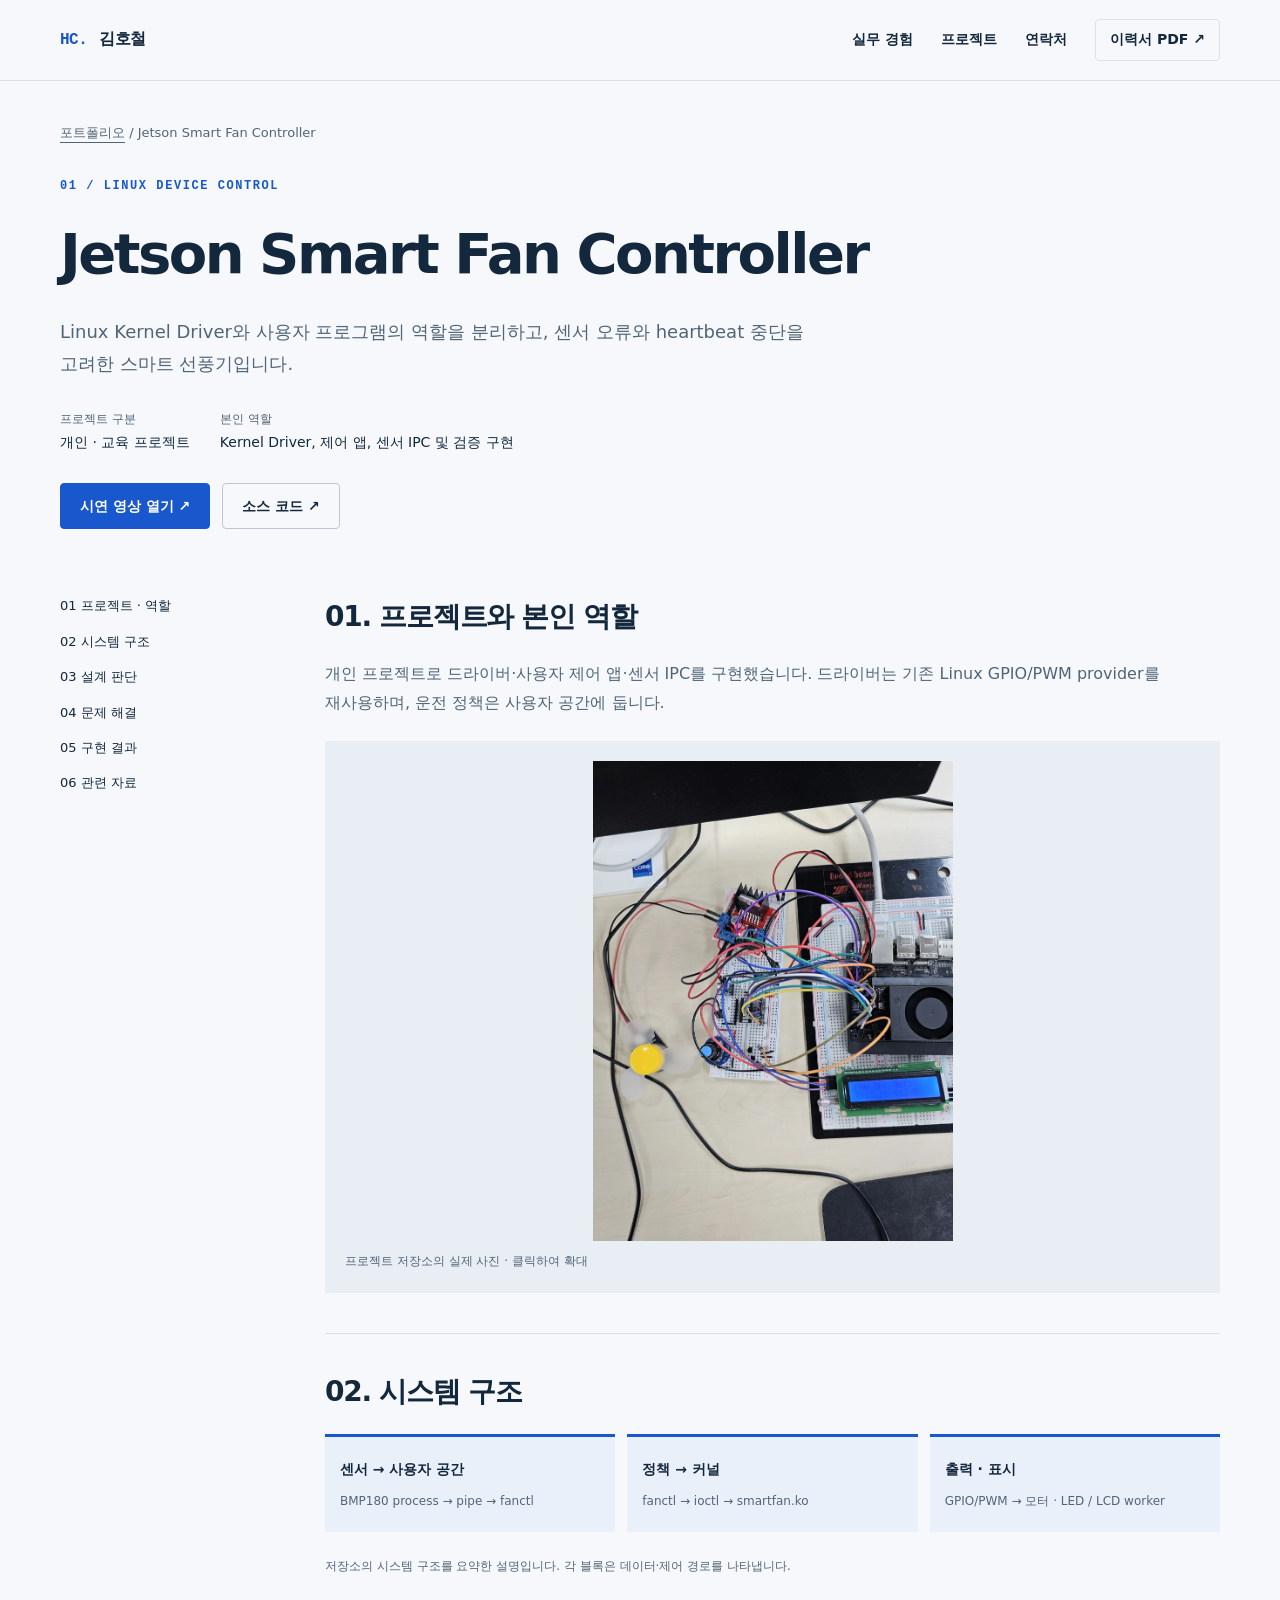
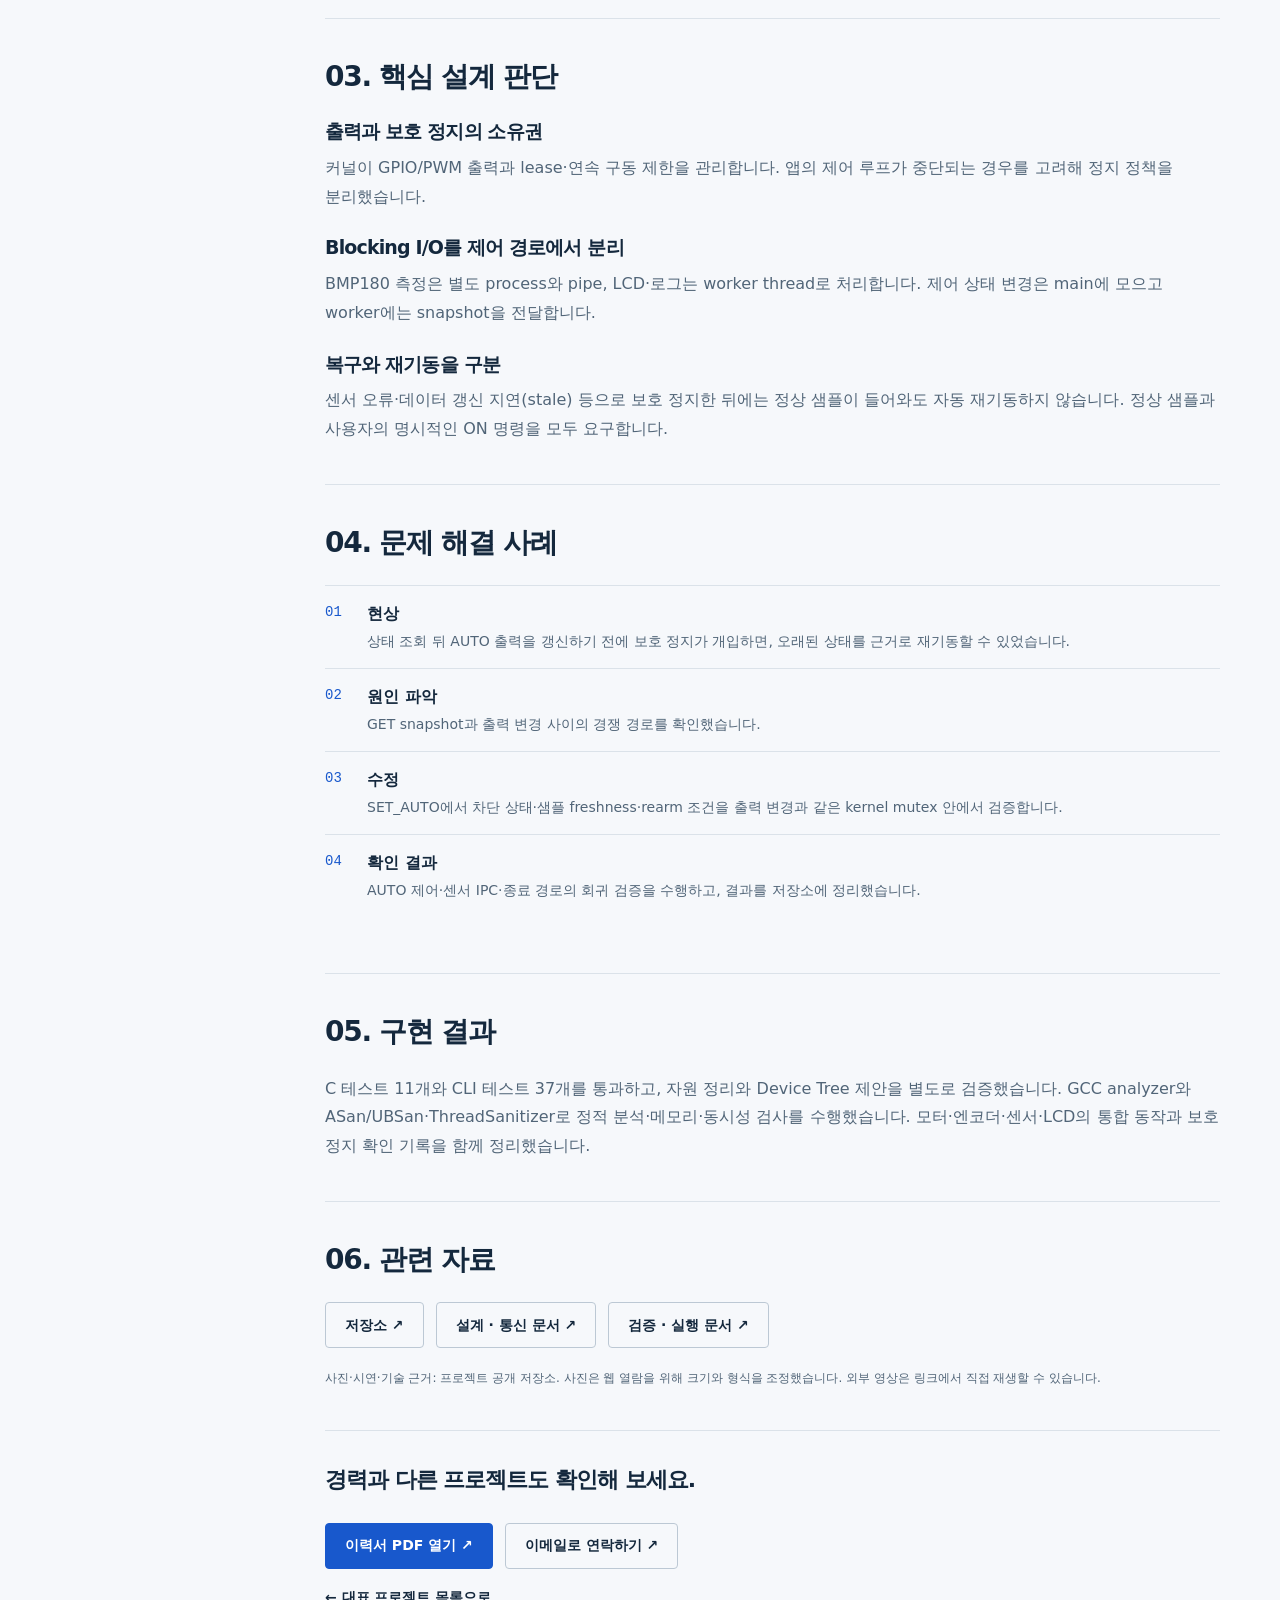
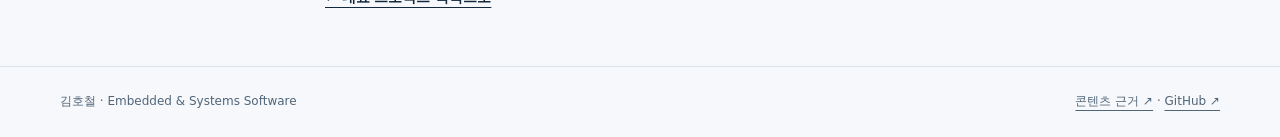
==== commit aa4cd0d6: "FPGA SPI 모니터링 추가 및 프로젝트 에셋 구조 정리" ====
--- a/projects/smart-fan/index.html
+++ b/projects/smart-fan/index.html
@@ -1,6 +1,6 @@
 <!doctype html>
-<html lang="ko"><head><meta charset="utf-8"><meta name="viewport" content="width=device-width,initial-scale=1"><title>Jetson Smart Fan Controller · 김호철</title><meta name="description" content="Linux Kernel Driver와 사용자 프로그램의 역할을 분리하고, 센서 오류와 heartbeat 중단을 고려한 스마트 선풍기입니다."><meta name="theme-color" content="#f6f8fb"><meta property="og:title" content="Jetson Smart Fan Controller · 김호철"><meta property="og:description" content="Linux Kernel Driver와 사용자 프로그램의 역할을 분리하고, 센서 오류와 heartbeat 중단을 고려한 스마트 선풍기입니다."><meta property="og:type" content="website"><link rel="canonical" href="https://hckim-dev.github.io/projects/smart-fan/"><link rel="stylesheet" href="../../assets/site.css"><script src="../../assets/site.js" defer></script><link rel="icon" href="../../assets/favicon.svg" type="image/svg+xml"></head>
+<html lang="ko"><head><meta charset="utf-8"><meta name="viewport" content="width=device-width,initial-scale=1"><title>Jetson Smart Fan Controller · 김호철</title><meta name="description" content="Linux Kernel Driver와 사용자 프로그램의 역할을 분리하고, 센서 오류와 heartbeat 중단을 고려한 스마트 선풍기입니다."><meta name="theme-color" content="#f6f8fb"><meta property="og:title" content="Jetson Smart Fan Controller · 김호철"><meta property="og:description" content="Linux Kernel Driver와 사용자 프로그램의 역할을 분리하고, 센서 오류와 heartbeat 중단을 고려한 스마트 선풍기입니다."><meta property="og:type" content="website"><link rel="canonical" href="https://hckim-dev.github.io/projects/smart-fan/"><link rel="stylesheet" href="../../assets/css/site.css"><script src="../../assets/js/site.js" defer></script><link rel="icon" href="../../assets/icons/favicon.svg" type="image/svg+xml"></head>
 <body><a class="skip" href="#main">본문으로 건너뛰기</a><header class="header"><nav class="nav wrap" aria-label="주 메뉴"><a class="brand" href="../../index.html"><span>HC.</span>김호철</a><button class="mobile-menu" aria-expanded="false" aria-controls="nav-links">메뉴</button><div class="nav-links" id="nav-links"><a href="../../index.html#experience">실무 경험</a><a href="../../index.html#projects">프로젝트</a><a href="../../index.html#contact">연락처</a><a class="resume" href="../../assets/resume.pdf">이력서 PDF ↗</a></div></nav></header>
-<main id="main" class="wrap"><header class="detail-head"><div class="breadcrumb"><a href="../../index.html#projects">포트폴리오</a> / Jetson Smart Fan Controller</div><div class="eyebrow">01 / LINUX DEVICE CONTROL</div><h1>Jetson Smart Fan Controller</h1><p class="lead">Linux Kernel Driver와 사용자 프로그램의 역할을 분리하고, 센서 오류와 heartbeat 중단을 고려한 스마트 선풍기입니다.</p><div class="meta"><div><strong>프로젝트 구분</strong>개인 · 교육 프로젝트</div><div><strong>본인 역할</strong>Kernel Driver, 제어 앱, 센서 IPC 및 검증 구현</div></div><div class="actions"><a class="button" href="../../assets/fan-demo.mp4">시연 영상 열기 ↗</a><a class="button secondary" href="https://github.com/hckim-dev/jetson-smart-fan-controller">소스 코드 ↗</a></div></header><div class="detail-layout"><nav class="side-nav" aria-label="프로젝트 목차"><a href="#overview">01 프로젝트 · 역할</a><a href="#architecture">02 시스템 구조</a><a href="#design">03 설계 판단</a><a href="#problem">04 문제 해결</a><a href="#verification">05 구현 결과</a><a href="#resources">06 관련 자료</a></nav><div><section id="overview" class="detail-section"><h2>01. 프로젝트와 본인 역할</h2><p>개인 프로젝트로 드라이버·사용자 제어 앱·센서 IPC를 구현했습니다. 드라이버는 기존 Linux GPIO/PWM provider를 재사용하며, 운전 정책은 사용자 공간에 둡니다.</p><div style="margin-top:24px"><figure class="detail-photo"><a class="zoom-link" href="../../assets/fan.webp" aria-label="이미지 확대: Jetson Orin Nano와 모터, 엔코더, LCD를 연결한 스마트 선풍기 실물"><img src="../../assets/fan.webp" width="825" height="1100" alt="Jetson Orin Nano와 모터, 엔코더, LCD를 연결한 스마트 선풍기 실물" loading="eager"></a><figcaption>프로젝트 저장소의 실제 사진 · 클릭하여 확대</figcaption></figure></div></section><section id="architecture" class="detail-section"><h2>02. 시스템 구조</h2><div class="flow"><div><b>센서 → 사용자 공간</b><span>BMP180 process → pipe → fanctl</span></div><div><b>정책 → 커널</b><span>fanctl → ioctl → smartfan.ko</span></div><div><b>출력 · 표시</b><span>GPIO/PWM → 모터 · LED / LCD worker</span></div></div><p class="source-note">저장소의 시스템 구조를 요약한 설명입니다. 각 블록은 데이터·제어 경로를 나타냅니다.</p></section><section id="design" class="detail-section"><h2>03. 핵심 설계 판단</h2><h3>출력과 보호 정지의 소유권</h3><p>커널이 GPIO/PWM 출력과 lease·연속 구동 제한을 관리합니다. 앱의 제어 루프가 중단되는 경우를 고려해 정지 정책을 분리했습니다.</p><h3>Blocking I/O를 제어 경로에서 분리</h3><p>BMP180 측정은 별도 process와 pipe, LCD·로그는 worker thread로 처리합니다. 제어 상태 변경은 main에 모으고 worker에는 snapshot을 전달합니다.</p><h3>복구와 재기동을 구분</h3><p>센서 fault/stale 또는 보호 정지 후 정상 샘플만으로 다시 기동하지 않습니다. 사용자의 명시적인 ON을 요구합니다.</p></section><section id="problem" class="detail-section"><h2>04. 문제 해결 사례</h2><ol class="steps"><li><strong>현상</strong><p>상태 조회 뒤 AUTO 출력을 갱신하기 전에 보호 정지가 개입하면, 오래된 상태를 근거로 재기동할 수 있었습니다.</p></li><li><strong>원인 파악</strong><p>GET snapshot과 출력 변경 사이의 경쟁 경로를 확인했습니다.</p></li><li><strong>수정</strong><p>SET_AUTO에서 차단 상태·샘플 freshness·rearm 조건을 출력 변경과 같은 kernel mutex 안에서 검증합니다.</p></li><li><strong>확인 결과</strong><p>AUTO 제어·센서 IPC·종료 경로의 회귀 검증을 수행하고, 결과를 저장소에 정리했습니다.</p></li></ol></section><section id="verification" class="detail-section"><h2>05. 구현 결과</h2><p>C 테스트 11개, CLI 37개, 정리·DT 제안 6개를 통과했습니다. GCC analyzer와 ASan/UBSan·ThreadSanitizer로 정적 분석·메모리·동시성 검사를 수행했습니다. 모터·엔코더·센서·LCD의 통합 동작과 보호 정지 확인 기록을 함께 정리했습니다.</p></section><section id="resources" class="detail-section"><h2>06. 관련 자료</h2><div class="resources"><a class="button secondary" href="https://github.com/hckim-dev/jetson-smart-fan-controller">저장소 ↗</a><a class="button secondary" href="https://github.com/hckim-dev/jetson-smart-fan-controller/blob/HEAD/docs/architecture.md">설계 · 통신 문서 ↗</a><a class="button secondary" href="https://github.com/hckim-dev/jetson-smart-fan-controller/blob/HEAD/docs/review.md">검증 · 실행 문서 ↗</a></div><p class="source-note">사진·시연·기술 근거: 프로젝트 공개 저장소. 사진은 웹 열람을 위해 크기와 형식을 조정했습니다. 외부 영상은 링크에서 직접 재생할 수 있습니다.</p></section><div class="detail-contact"><h2>경력과 다른 프로젝트도 확인해 보세요.</h2><div class="actions"><a class="button" href="../../assets/resume.pdf">이력서 PDF 열기 ↗</a><a class="button secondary" href="mailto:yp0504@naver.com">이메일로 연락하기 ↗</a></div><a class="text-link" href="../../index.html#projects">← 대표 프로젝트 목록으로</a></div></div></div></main>
+<main id="main" class="wrap"><header class="detail-head"><div class="breadcrumb"><a href="../../index.html#projects">포트폴리오</a> / Jetson Smart Fan Controller</div><div class="eyebrow">01 / LINUX DEVICE CONTROL</div><h1>Jetson Smart Fan Controller</h1><p class="lead">Linux Kernel Driver와 사용자 프로그램의 역할을 분리하고, 센서 오류와 heartbeat 중단을 고려한 스마트 선풍기입니다.</p><div class="meta"><div><strong>프로젝트 구분</strong>개인 · 교육 프로젝트</div><div><strong>본인 역할</strong>Kernel Driver, 제어 앱, 센서 IPC 및 검증 구현</div></div><div class="actions"><a class="button" href="../../assets/projects/smart-fan/demo.mp4">시연 영상 열기 ↗</a><a class="button secondary" href="https://github.com/hckim-dev/jetson-smart-fan-controller">소스 코드 ↗</a></div></header><div class="detail-layout"><nav class="side-nav" aria-label="프로젝트 목차"><a href="#overview">01 프로젝트 · 역할</a><a href="#architecture">02 시스템 구조</a><a href="#design">03 설계 판단</a><a href="#problem">04 문제 해결</a><a href="#verification">05 구현 결과</a><a href="#resources">06 관련 자료</a></nav><div><section id="overview" class="detail-section"><h2>01. 프로젝트와 본인 역할</h2><p>개인 프로젝트로 드라이버·사용자 제어 앱·센서 IPC를 구현했습니다. 드라이버는 기존 Linux GPIO/PWM provider를 재사용하며, 운전 정책은 사용자 공간에 둡니다.</p><div style="margin-top:24px"><figure class="detail-photo"><a class="zoom-link" href="../../assets/projects/smart-fan/hardware.webp" aria-label="이미지 확대: Jetson Orin Nano와 모터, 엔코더, LCD를 연결한 스마트 선풍기 실물"><img src="../../assets/projects/smart-fan/hardware.webp" width="825" height="1100" alt="Jetson Orin Nano와 모터, 엔코더, LCD를 연결한 스마트 선풍기 실물" loading="eager"></a><figcaption>프로젝트 저장소의 실제 사진 · 클릭하여 확대</figcaption></figure></div></section><section id="architecture" class="detail-section"><h2>02. 시스템 구조</h2><div class="flow"><div><b>센서 → 사용자 공간</b><span>BMP180 process → pipe → fanctl</span></div><div><b>정책 → 커널</b><span>fanctl → ioctl → smartfan.ko</span></div><div><b>출력 · 표시</b><span>GPIO/PWM → 모터 · LED / LCD worker</span></div></div><p class="source-note">저장소의 시스템 구조를 요약한 설명입니다. 각 블록은 데이터·제어 경로를 나타냅니다.</p></section><section id="design" class="detail-section"><h2>03. 핵심 설계 판단</h2><h3>출력과 보호 정지의 소유권</h3><p>커널이 GPIO/PWM 출력과 lease·연속 구동 제한을 관리합니다. 앱의 제어 루프가 중단되는 경우를 고려해 정지 정책을 분리했습니다.</p><h3>Blocking I/O를 제어 경로에서 분리</h3><p>BMP180 측정은 별도 process와 pipe, LCD·로그는 worker thread로 처리합니다. 제어 상태 변경은 main에 모으고 worker에는 snapshot을 전달합니다.</p><h3>복구와 재기동을 구분</h3><p>센서 오류·데이터 갱신 지연(stale) 등으로 보호 정지한 뒤에는 정상 샘플이 들어와도 자동 재기동하지 않습니다. 정상 샘플과 사용자의 명시적인 ON 명령을 모두 요구합니다.</p></section><section id="problem" class="detail-section"><h2>04. 문제 해결 사례</h2><ol class="steps"><li><strong>현상</strong><p>상태 조회 뒤 AUTO 출력을 갱신하기 전에 보호 정지가 개입하면, 오래된 상태를 근거로 재기동할 수 있었습니다.</p></li><li><strong>원인 파악</strong><p>GET snapshot과 출력 변경 사이의 경쟁 경로를 확인했습니다.</p></li><li><strong>수정</strong><p>SET_AUTO에서 차단 상태·샘플 freshness·rearm 조건을 출력 변경과 같은 kernel mutex 안에서 검증합니다.</p></li><li><strong>확인 결과</strong><p>AUTO 제어·센서 IPC·종료 경로의 회귀 검증을 수행하고, 결과를 저장소에 정리했습니다.</p></li></ol></section><section id="verification" class="detail-section"><h2>05. 구현 결과</h2><p>C 테스트 11개와 CLI 테스트 37개를 통과하고, 자원 정리와 Device Tree 제안을 별도로 검증했습니다. GCC analyzer와 ASan/UBSan·ThreadSanitizer로 정적 분석·메모리·동시성 검사를 수행했습니다. 모터·엔코더·센서·LCD의 통합 동작과 보호 정지 확인 기록을 함께 정리했습니다.</p></section><section id="resources" class="detail-section"><h2>06. 관련 자료</h2><div class="resources"><a class="button secondary" href="https://github.com/hckim-dev/jetson-smart-fan-controller">저장소 ↗</a><a class="button secondary" href="https://github.com/hckim-dev/jetson-smart-fan-controller/blob/HEAD/docs/architecture.md">설계 · 통신 문서 ↗</a><a class="button secondary" href="https://github.com/hckim-dev/jetson-smart-fan-controller/blob/HEAD/docs/review.md">검증 · 실행 문서 ↗</a></div><p class="source-note">사진·시연·기술 근거: 프로젝트 공개 저장소. 사진은 웹 열람을 위해 크기와 형식을 조정했습니다. 외부 영상은 링크에서 직접 재생할 수 있습니다.</p></section><div class="detail-contact"><h2>경력과 다른 프로젝트도 확인해 보세요.</h2><div class="actions"><a class="button" href="../../assets/resume.pdf">이력서 PDF 열기 ↗</a><a class="button secondary" href="mailto:yp0504@naver.com">이메일로 연락하기 ↗</a></div><a class="text-link" href="../../index.html#projects">← 대표 프로젝트 목록으로</a></div></div></div></main>
 <footer class="footer"><div class="wrap"><span>김호철 · Embedded &amp; Systems Software</span><span><a class="" href="https://github.com/hckim-dev/hckim-dev.github.io/blob/master/docs/SOURCES.md">콘텐츠 근거 ↗</a> · <a class="" href="https://github.com/hckim-dev">GitHub ↗</a></span></div></footer>
 <dialog aria-label="프로젝트 이미지 확대"><div class="dialog-actions"><button type="button" class="zoom-toggle" aria-pressed="false">2배 확대</button><a class="original-image" target="_blank" rel="noopener">이미지 파일 열기 ↗</a><button type="button" class="dialog-close">닫기 ×</button></div><div class="image-viewport"><img alt=""></div><p></p></dialog></body></html>
--- a/assets/css/site.css
+++ b/assets/css/site.css
@@ -0,0 +1,15 @@
+:root{--ink:#14283d;--muted:#516578;--blue:#1858cc;--line:#dbe2e9;--paper:#f6f8fb}*{box-sizing:border-box}html{scroll-behavior:smooth;scroll-padding-top:100px}body{margin:0;background:var(--paper);color:var(--ink);font-family:system-ui,-apple-system,'Segoe UI','Malgun Gothic',sans-serif;font-size:16px;line-height:1.8;word-break:keep-all;overflow-wrap:anywhere}a{color:inherit;text-underline-offset:5px}a:hover{color:var(--blue)}button{font:inherit}a:focus-visible,button:focus-visible{outline:3px solid #e3971d;outline-offset:5px}img{display:block;max-width:100%}h1,h2,h3,p,figure{margin:0}h1,h2,h3{line-height:1.3;letter-spacing:-.045em}h1{font-size:clamp(36px,4.5vw,62px);font-weight:750}h2{font-size:clamp(27px,3vw,37px)}h3{font-size:24px}p+p{margin-top:14px}.wrap{width:min(1160px,calc(100% - 64px));margin:auto}.skip{position:fixed;top:-100px;left:16px;background:white;padding:12px;z-index:100}.skip:focus{top:10px}.header{position:sticky;top:0;background:#f6f8fbf5;border-bottom:1px solid var(--line);z-index:10}.nav{min-height:80px;display:flex;align-items:center;justify-content:space-between;gap:24px}.brand{font-weight:800;text-decoration:none;letter-spacing:-.03em;white-space:nowrap}.brand span{font-family:monospace;color:var(--blue);margin-right:12px}.nav-links{display:flex;gap:28px;align-items:center}.nav-links a{text-decoration:none;font-size:14px;font-weight:650}.nav-links .resume{border:1px solid var(--line);padding:7px 14px;border-radius:4px}.eyebrow{font-family:Consolas,monospace;color:var(--blue);font-size:12px;letter-spacing:.13em;font-weight:700;text-transform:uppercase;margin-bottom:20px}.hero{display:grid;grid-template-columns:1.2fr 1fr;gap:60px;align-items:center;padding:65px 0 55px}.hero h1 span{color:var(--blue)}.lead{font-size:18px;color:var(--muted);max-width:590px;margin-top:25px}.identity{margin-top:28px;font-weight:700}.identity span{font-weight:400;font-size:14px;color:var(--muted);margin-left:12px}.actions{display:flex;gap:12px;flex-wrap:wrap;margin-top:28px}.button{display:inline-flex;align-items:center;justify-content:center;min-height:46px;padding:9px 19px;background:var(--blue);border:1px solid var(--blue);border-radius:4px;color:white;text-decoration:none;font-size:14px;font-weight:650}.button:hover{background:#1047aa;color:white}.button.secondary{background:transparent;color:var(--ink);border-color:#bcc8d4}.hero-photo{background:#e7edf3;border:1px solid var(--line);padding:16px;position:relative}.hero-photo img{height:360px;width:100%;object-fit:cover;object-position:center 48%}.hero-photo figcaption{display:flex;justify-content:space-between;font-size:12px;padding-top:12px;color:var(--muted)}.hero-photo figcaption strong{color:var(--ink)}.summary-strip{display:grid;grid-template-columns:repeat(3,1fr);border-block:1px solid var(--line);padding:22px 0;gap:24px}.summary-strip span{font-size:12px;color:var(--muted);display:block}.summary-strip strong{font-size:16px}.section{padding:75px 0;border-bottom:1px solid var(--line)}.section-head{display:flex;align-items:end;justify-content:space-between;gap:30px;margin-bottom:35px}.section-head p{color:var(--muted);font-size:14px;max-width:470px}.section-head .eyebrow{margin-bottom:10px}.experience{display:grid;grid-template-columns:260px 1fr;gap:45px;padding:30px 0;border-top:1px solid var(--line)}.experience:first-of-type{border-top:0}.experience h3{font-size:23px}.date{font-family:Consolas,monospace;font-size:13px;color:var(--muted);margin-top:8px}.role{color:var(--muted);font-size:14px;margin-top:5px}ul{padding-left:20px;margin:12px 0 0}li{padding:4px 0}.experience h4{margin:0;font-size:18px}.project{display:grid;grid-template-columns:44% 1fr;background:white;border:1px solid var(--line);margin-top:26px;min-height:365px}.project-media{background:#e9eef4;display:flex;align-items:center;justify-content:center;padding:20px}.project-media img{height:310px;width:100%;object-fit:contain}.project-body{padding:34px 38px}.project-body h3{font-size:28px;margin:12px 0}.project-body p{color:var(--muted);font-size:15px}.project-body .role-line{color:var(--ink);font-size:14px;margin-top:16px}.project-kicker{color:var(--blue);font-family:Consolas,monospace;font-size:12px;letter-spacing:.08em}.tags{display:flex;gap:8px;flex-wrap:wrap;margin:18px 0}.tags span{font-size:12px;background:var(--paper);border:1px solid var(--line);padding:2px 9px;border-radius:3px}.text-link{font-size:14px;font-weight:700;display:inline-block;margin-top:16px}.cards{display:grid;grid-template-columns:repeat(2,minmax(0,1fr));gap:24px}.small-card{border:1px solid var(--line);background:white;padding:20px;display:flex;flex-direction:column}.small-card .zoom-link{margin-bottom:24px}.small-card img{height:180px;width:100%;object-fit:contain;background:var(--paper)}.small-card h3{font-size:20px}.small-card p{font-size:14px;color:var(--muted);margin-top:12px}.small-card .text-link{margin-top:auto;padding-top:20px}.skills{display:grid;grid-template-columns:1fr 1fr;gap:50px}.skill-row{padding:18px 0;border-top:1px solid var(--line)}.skill-row strong{font-size:16px}.skill-row p{font-size:14px;color:var(--muted);margin-top:4px}.education{background:#eaf0f9;padding:28px}.education h3{font-size:21px}.education p{font-size:14px;margin-top:14px}.contact{padding:65px 0}.contact a.email{display:inline-block;font-size:clamp(22px,4vw,40px);font-weight:700;text-decoration:none;color:var(--blue);margin-top:18px}.footer{padding:24px 0;border-top:1px solid var(--line);color:var(--muted);font-size:12px}.footer .wrap{display:flex;justify-content:space-between;gap:20px}.detail-head{padding:40px 0 30px}.breadcrumb{font-size:13px;color:var(--muted);margin-bottom:32px}.detail-head h1{font-size:clamp(34px,5vw,56px);max-width:900px}.detail-head .lead{max-width:750px}.meta{display:flex;gap:30px;margin-top:28px;flex-wrap:wrap;font-size:14px}.meta strong{display:block;font-size:12px;color:var(--muted);font-weight:400}.detail-layout{display:grid;grid-template-columns:210px 1fr;gap:55px}.side-nav{align-self:start;position:sticky;top:110px;display:flex;flex-direction:column;font-size:13px;gap:12px;padding-top:35px}.side-nav a{text-decoration:none}.detail-section{padding:40px 0;border-bottom:1px solid var(--line)}.detail-section h2{font-size:28px;margin-bottom:24px}.detail-section h3{font-size:19px;margin:24px 0 10px}.detail-section p{color:var(--muted)}.detail-photo{padding:20px;background:#e9eef4}.detail-photo img{max-height:480px;width:100%;object-fit:contain}.detail-photo figcaption{font-size:12px;color:var(--muted);margin-top:10px}.flow{display:grid;grid-template-columns:repeat(3,1fr);gap:12px;margin:24px 0}.flow div{padding:20px 15px;background:#eaf0f9;border-top:3px solid var(--blue)}.flow b{display:block;font-size:14px}.flow span{display:block;font-size:12px;color:var(--muted);margin-top:8px}.note{border-left:3px solid var(--blue);background:#edf2fa;padding:18px 22px;margin-top:22px;font-size:14px}.steps{counter-reset:step;list-style:none;padding:0}.steps li{counter-increment:step;padding:14px 0 14px 42px;position:relative;border-top:1px solid var(--line)}.steps li:before{content:'0' counter(step);position:absolute;left:0;font:14px Consolas,monospace;color:var(--blue);top:18px}.steps strong{display:block}.steps p{font-size:14px}.resources{display:flex;gap:12px;flex-wrap:wrap}.source-note{font-size:12px;margin-top:20px}.zoom-link{display:block}.mobile-menu{display:none}dialog{border:0;padding:16px;max-width:95vw;max-height:95vh;background:white}dialog::backdrop{background:#102237db}dialog img{max-height:80vh;max-width:85vw;object-fit:contain}dialog button{display:block;margin:0 0 12px auto;padding:7px 16px;border:1px solid #bcc8d4;background:white;cursor:pointer}dialog p{font-size:13px;margin-top:10px}
+@media(max-width:850px){.wrap{width:calc(100% - 40px)}.hero{gap:28px}.hero-photo img{height:320px}.nav-links{gap:18px}.project{grid-template-columns:40% 1fr}.project-body{padding:26px}.detail-layout{grid-template-columns:1fr;gap:0}.side-nav{position:static;flex-direction:row;flex-wrap:wrap;border-block:1px solid var(--line);padding:15px 0;gap:12px 22px}.cards{gap:14px}.small-card{padding:16px}.skills{gap:28px}.experience{grid-template-columns:210px 1fr;gap:24px}}
+@media(max-width:620px){html{scroll-padding-top:85px}.wrap{width:calc(100% - 36px)}.nav{min-height:66px;flex-wrap:wrap;gap:0}.mobile-menu{display:block;background:none;border:1px solid #bcc8d4;padding:5px 12px;font-size:13px;color:var(--ink)}.nav-links{width:100%;padding:10px 0 18px;justify-content:space-between;gap:8px}.js .nav-links{display:none}.js .nav-links.open{display:flex}.nav-links a{font-size:13px}.nav-links .resume{padding:4px 8px}.hero{grid-template-columns:1fr;padding:38px 0 32px;gap:30px}.hero h1{font-size:39px}.lead{font-size:16px;margin-top:20px}.hero-photo img{height:280px;object-fit:contain}.hero-photo{padding:12px}.hero-photo figcaption{font-size:11px}.eyebrow{font-size:11px;margin-bottom:15px}.summary-strip{gap:12px;padding:20px 0}.summary-strip strong{font-size:13px}.summary-strip span{font-size:10px}.section{padding:48px 0}.section-head{display:block;margin-bottom:26px}.section-head p{margin-top:15px}.experience{grid-template-columns:1fr;gap:18px;padding:26px 0}.experience h4{font-size:17px}.experience li{font-size:14px}.project{grid-template-columns:1fr;margin-top:20px}.project-media{padding:14px}.project-media img{height:230px}.project-body{padding:25px}.project-body h3{font-size:25px}.cards,.skills{grid-template-columns:1fr;gap:20px}.small-card img{height:210px}.small-card h3{font-size:22px}.small-card p{margin-bottom:5px}.contact{padding:45px 0}.footer .wrap{flex-direction:column;gap:8px}.detail-head{padding-top:25px}.detail-head h1{font-size:36px}.meta{gap:20px}.flow{grid-template-columns:1fr}.flow div{padding:14px 18px}.detail-section{padding:32px 0}.detail-photo{padding:12px}.detail-photo img{max-height:350px}.side-nav{font-size:12px}.identity span{display:block;margin:2px 0 0}}
+@media(prefers-reduced-motion:reduce){html{scroll-behavior:auto}}
+/* Detail reading and image inspection */
+.detail-photo img{height:auto}
+.detail-contact{padding:35px 0 55px}
+.detail-contact h2{font-size:22px}
+dialog{width:min(95vw,1100px)}
+.dialog-actions{display:flex;align-items:center;justify-content:flex-end;gap:12px;flex-wrap:wrap;margin-bottom:12px}
+.dialog-actions button{margin:0;min-height:44px}
+.original-image{font-size:13px;padding:8px 0}
+.image-viewport{overflow:auto;max-height:70vh;overscroll-behavior:contain}
+.image-viewport img{height:auto;margin:auto;max-height:65vh;max-width:100%}
+@media(max-width:620px){.mobile-menu{min-height:44px}.side-nav a{padding:7px 0}.nav-links a{padding-block:8px}.detail-contact h2{font-size:20px}}
